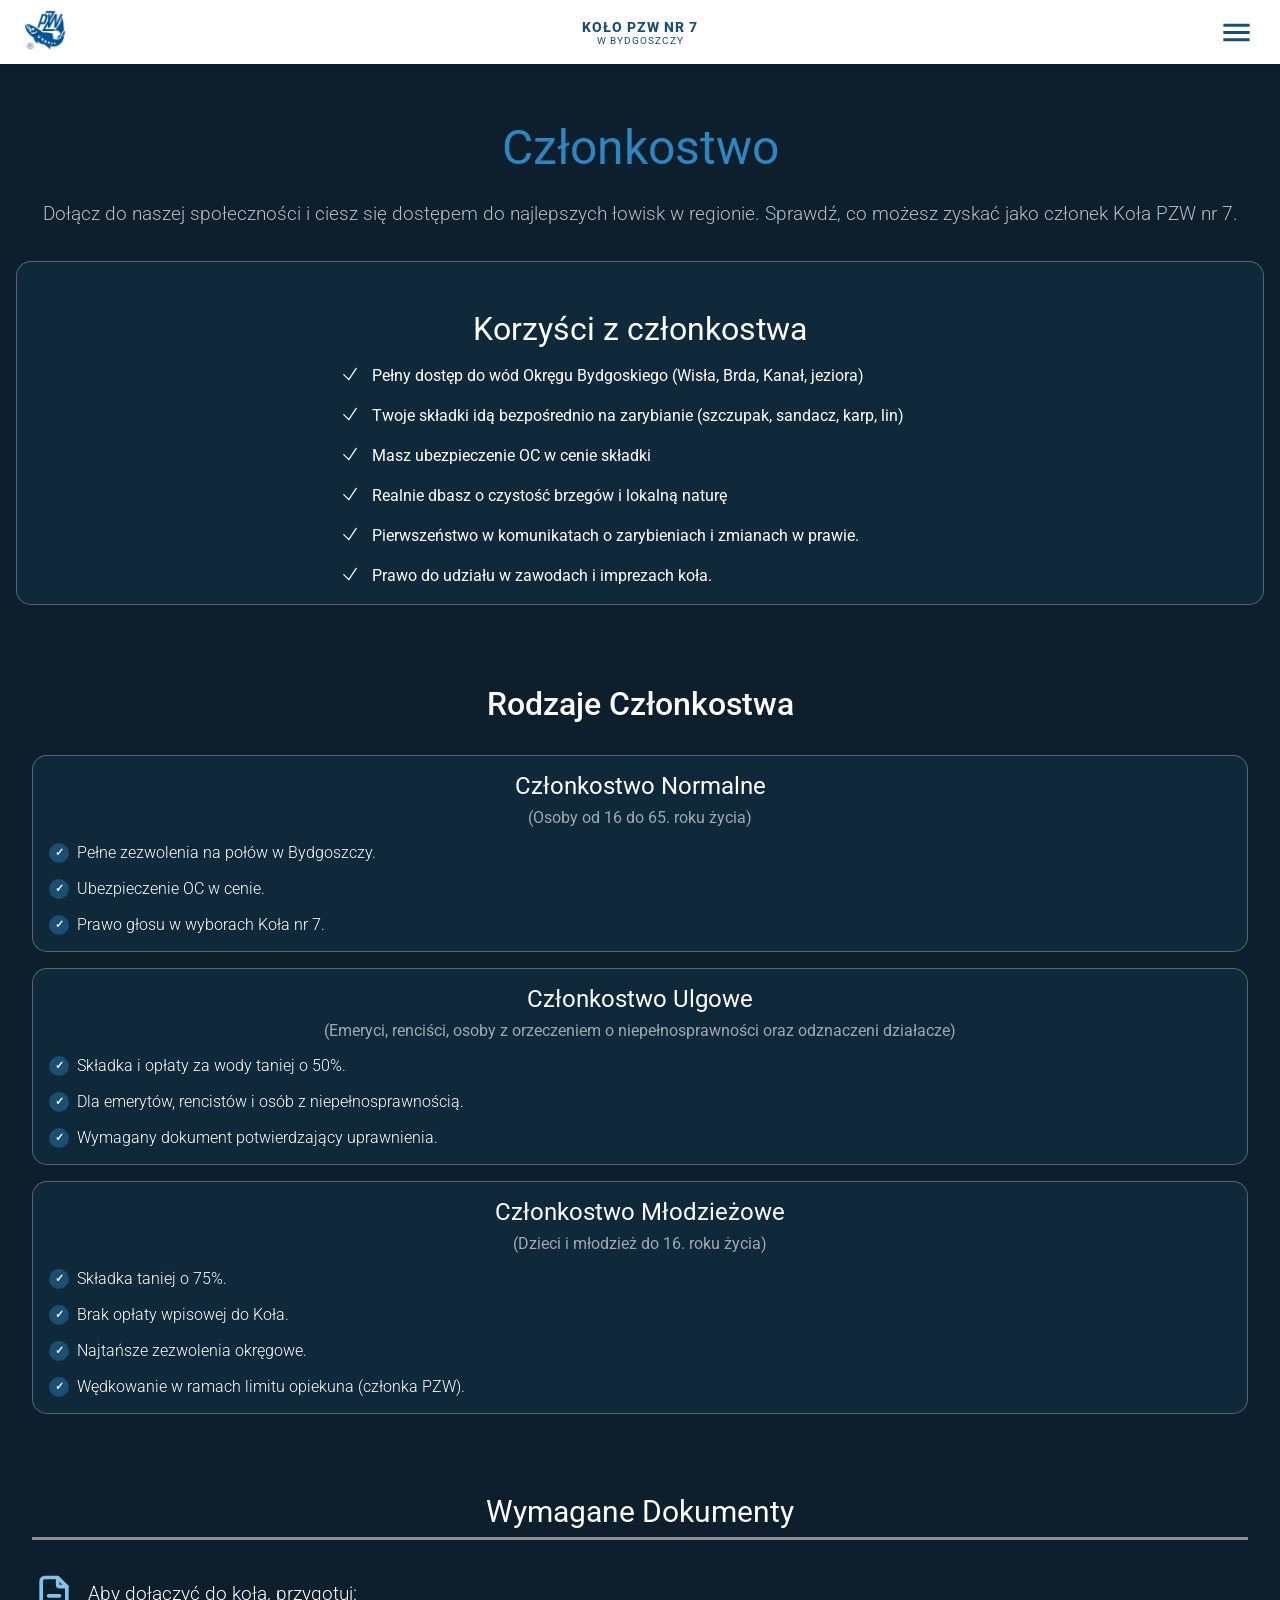
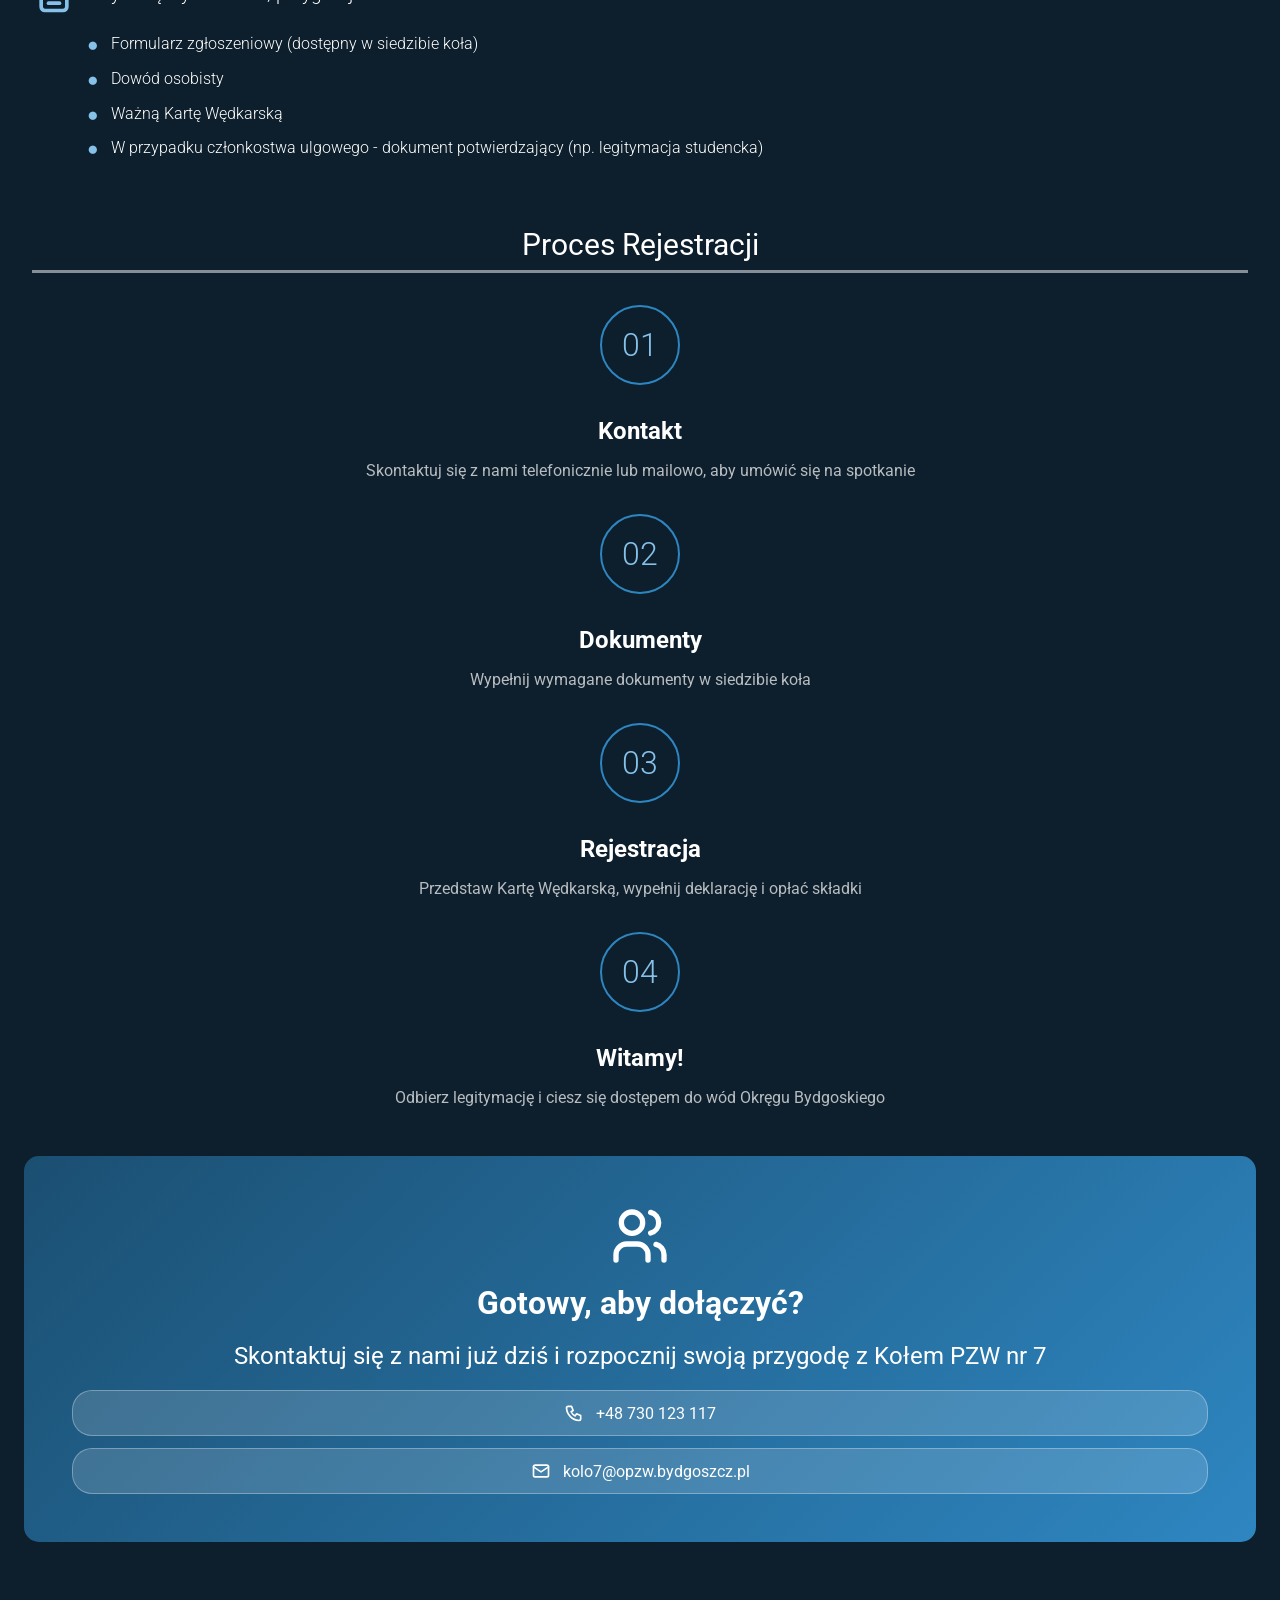
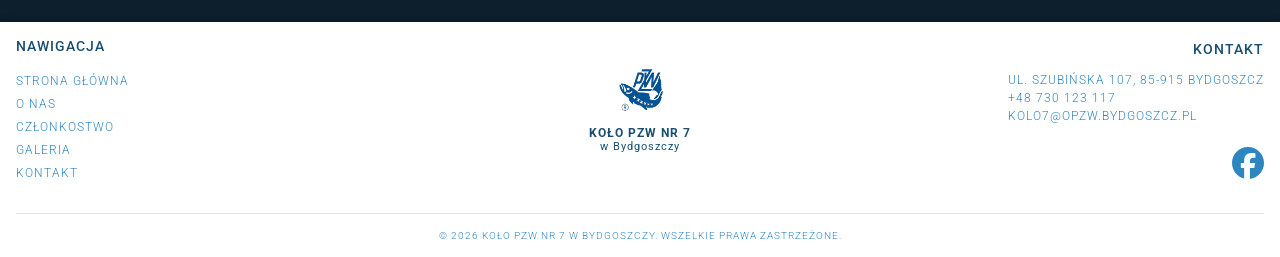
==== czlonkostwo/index.html @ c423d5a2 "Add files via upload" ====
<!DOCTYPE html>
<html lang="pl">

<head>
    <meta charset="UTF-8">
    <meta name="viewport" content="width=device-width, initial-scale=1.0">
    <title>PZW nr7</title>
    <link rel="preconnect" href="https://fonts.googleapis.com">
    <link rel="preconnect" href="https://fonts.gstatic.com" crossorigin>
    <link
        href="https://fonts.googleapis.com/css2?family=Inter:ital,opsz,wght@0,14..32,100..900;1,14..32,100..900&family=Roboto:ital,wght@0,100..900;1,100..900&display=swap"
        rel="stylesheet">
    <link rel="stylesheet" href="../css/style.css">
</head>

<body>
    <header class="header">
        <div class="header__container">
            <a href="#" class="logo" aria-label="Strona główna">
                <img src="../img/logo.webp" alt="Logo Koła PZW nr 7" class="logo__img">
                <div class="logo__text">
                    <span class="logo__title">Koło PZW nr 7</span>
                    <span class="logo__subtitle">w Bydgoszczy</span>
                </div>
            </a>

            <button class="icon__menu">
                <svg class="burger__btn" xmlns="http://www.w3.org/2000/svg" height="30px" viewBox="0 -960 960 960"
                    width="30px" fill="#000000">
                    <path d="M120-240v-80h720v80H120Zm0-200v-80h720v80H120Zm0-200v-80h720v80H120Z" />
                </svg>
                <svg class="close__menu hidden" xmlns="http://www.w3.org/2000/svg" height="30px"
                    viewBox="0 -960 960 960" width="30px" fill="#000000">
                    <path
                        d="m256-200-56-56 224-224-224-224 56-56 224 224 224-224 56 56-224 224 224 224-56 56-224-224-224 224Z" />
                </svg>
            </button>

            <nav class="nav">
                <ul class="nav__list">
                    <li class="nav__item"><a href="../index.html" class="nav__link">Strona główna</a></li>
                    <li class="nav__item"><a href="../o-nas/index.html" class="nav__link">O nas</a></li>
                    <li class="nav__item"><a href="./czlonkostwo/index.html" class="nav__link">Członkostwo</a></li>
                    <li class="nav__item"><a href="../galeria/index.html" class="nav__link">Galeria</a></li>
                    <li class="nav__item"><a href="../kontakt/index.html" class="nav__link">Kontakt</a></li>
                </ul>
            </nav>
        </div>
    </header>

    <section class="membership">
        <div class="membership__text">
            <h1 class="membership__title">Członkostwo</h1>
            <p class="membership__description">Dołącz do naszej społeczności i ciesz się dostępem do najlepszych łowisk
                w regionie. Sprawdź, co możesz zyskać jako członek Koła PZW nr 7.</p>
        </div>

        <div class="membership__benefits">
            <h2 class="membership__benefits-title">Korzyści z członkostwa</h2>
            <ul class="membership__benefits-list">
                <li class="membership__benefits-item"><svg xmlns="http://www.w3.org/2000/svg" fill="none"
                        viewBox="0 0 24 24" stroke-width="1.5" stroke="currentColor">
                        <path stroke-linecap="round" stroke-linejoin="round" d="m4.5 12.75 6 6 9-13.5" />
                    </svg>
                    Pełny dostęp do wód Okręgu Bydgoskiego (Wisła, Brda, Kanał, jeziora)</li>
                <li class="membership__benefits-item"><svg xmlns="http://www.w3.org/2000/svg" fill="none"
                        viewBox="0 0 24 24" stroke-width="1.5" stroke="currentColor">
                        <path stroke-linecap="round" stroke-linejoin="round" d="m4.5 12.75 6 6 9-13.5" />
                    </svg>
                    Twoje składki idą bezpośrednio na zarybianie (szczupak, sandacz, karp, lin)</li>
                <li class="membership__benefits-item"><svg xmlns="http://www.w3.org/2000/svg" fill="none"
                        viewBox="0 0 24 24" stroke-width="1.5" stroke="currentColor">
                        <path stroke-linecap="round" stroke-linejoin="round" d="m4.5 12.75 6 6 9-13.5" />
                    </svg>
                    Masz ubezpieczenie OC w cenie składki</li>
                <li class="membership__benefits-item"><svg xmlns="http://www.w3.org/2000/svg" fill="none"
                        viewBox="0 0 24 24" stroke-width="1.5" stroke="currentColor">
                        <path stroke-linecap="round" stroke-linejoin="round" d="m4.5 12.75 6 6 9-13.5" />
                    </svg>
                    Realnie dbasz o czystość brzegów i lokalną naturę</li>
                <li class="membership__benefits-item"><svg xmlns="http://www.w3.org/2000/svg" fill="none"
                        viewBox="0 0 24 24" stroke-width="1.5" stroke="currentColor">
                        <path stroke-linecap="round" stroke-linejoin="round" d="m4.5 12.75 6 6 9-13.5" />
                    </svg>
                    Pierwszeństwo w komunikatach o zarybieniach i zmianach w prawie.</li>
                <li class="membership__benefits-item"><svg xmlns="http://www.w3.org/2000/svg" fill="none"
                        viewBox="0 0 24 24" stroke-width="1.5" stroke="currentColor">
                        <path stroke-linecap="round" stroke-linejoin="round" d="m4.5 12.75 6 6 9-13.5" />
                    </svg>
                    Prawo do udziału w zawodach i imprezach koła.</li>
            </ul>
        </div>

        <div class="membership__type">
            <h2 class="membership__type-title">Rodzaje Członkostwa</h2>
            <div class="membership__type-item">
                <h3 class="membership__type-info">Członkostwo Normalne</h3>
                <p class="membership__type-age">(Osoby od 16 do 65. roku życia)</p>
                <ul class="membership__type-benefits">
                    <li class="membership__type-benefit-item">Pełne zezwolenia na połów w Bydgoszczy.</li>
                    <li class="membership__type-benefit-item">Ubezpieczenie OC w cenie.</li>
                    <li class="membership__type-benefit-item">Prawo głosu w wyborach Koła nr 7.</li>
                </ul>
            </div>

            <div class="membership__type-item">
                <h3 class="membership__type-info">Członkostwo Ulgowe</h3>
                <p class="membership__type-age">(Emeryci, renciści, osoby z orzeczeniem o niepełnosprawności oraz
                    odznaczeni działacze)</p>
                <ul class="membership__type-benefits">
                    <li class="membership__type-benefit-item">Składka i opłaty za wody taniej o 50%.
                    </li>
                    <li class="membership__type-benefit-item">Dla emerytów, rencistów i osób z niepełnosprawnością.</li>
                    <li class="membership__type-benefit-item">Wymagany dokument potwierdzający uprawnienia.</li>
                </ul>
            </div>

            <div class="membership__type-item">
                <h3 class="membership__type-info">Członkostwo Młodzieżowe</h3>
                <p class="membership__type-age">(Dzieci i młodzież do 16. roku życia)</p>
                <ul class="membership__type-benefits">
                    <li class="membership__type-benefit-item">Składka taniej o 75%.</li>
                    <li class="membership__type-benefit-item">Brak opłaty wpisowej do Koła.</li>
                    <li class="membership__type-benefit-item">Najtańsze zezwolenia okręgowe.
                    </li>
                    <li class="membership__type-benefit-item">Wędkowanie w ramach limitu opiekuna (członka PZW).
                    </li>
                </ul>
            </div>

        </div>

        <div class="membership__documents">
            <h2 class="membership__documents-title">Wymagane Dokumenty</h2>
            <div class="membership__documents-container">
                <h3 class="membership__documents-subtitle"><svg xmlns="http://www.w3.org/2000/svg" width="24"
                        height="24" viewBox="0 0 24 24" fill="none" stroke="currentColor" stroke-width="2"
                        stroke-linecap="round" stroke-linejoin="round"
                        class="icon icon-tabler icons-tabler-outline icon-tabler-file-description">
                        <path stroke="none" d="M0 0h24v24H0z" fill="none" />
                        <path d="M14 3v4a1 1 0 0 0 1 1h4" />
                        <path d="M17 21h-10a2 2 0 0 1 -2 -2v-14a2 2 0 0 1 2 -2h7l5 5v11a2 2 0 0 1 -2 2" />
                        <path d="M9 17h6" />
                        <path d="M9 13h6" />
                    </svg>Aby dołączyć do koła, przygotuj:</h3>
                <ul class="membership__documents-list">
                    <li class="membership__documents-item">Formularz zgłoszeniowy (dostępny w siedzibie koła)</li>
                    <li class="membership__documents-item">Dowód osobisty</li>
                    <li class="membership__documents-item">Ważną Kartę Wędkarską</li>
                    <li class="membership__documents-item">W przypadku członkostwa ulgowego - dokument potwierdzający
                        (np. legitymacja studencka)</li>
                </ul>
            </div>
        </div>

        <div class="membership__registration">
            <h2 class="membership__registration-title">Proces Rejestracji</h2>
            <div class="membership__registration-container">
                <div class="membership__registration-item">
                    <div class="membership__registration-icon">
                        <span class="membership__registration-position">01</span>
                    </div>
                    <div class="membership__registration-content">
                        <h3 class="membership__registration-subtitle">Kontakt</h3>
                        <p class="membership__registration-description">Skontaktuj się z nami telefonicznie lub mailowo,
                            aby umówić się na spotkanie</p>
                    </div>
                </div>

                <div class="membership__registration-item">
                    <div class="membership__registration-icon">
                        <span class="membership__registration-position">02</span>
                    </div>
                    <div class="membership__registration-content">
                        <h3 class="membership__registration-subtitle">Dokumenty</h3>
                        <p class="membership__registration-description">Wypełnij wymagane dokumenty w siedzibie koła</p>
                    </div>
                </div>

                <div class="membership__registration-item">
                    <div class="membership__registration-icon">
                        <span class="membership__registration-position">03</span>
                    </div>
                    <div class="membership__registration-content">
                        <h3 class="membership__registration-subtitle">Rejestracja</h3>
                        <p class="membership__registration-description">Przedstaw Kartę Wędkarską, wypełnij deklarację i
                            opłać składki</p>
                    </div>
                </div>

                <div class="membership__registration-item">
                    <div class="membership__registration-icon">
                        <span class="membership__registration-position">04</span>
                    </div>
                    <div class="membership__registration-content">
                        <h3 class="membership__registration-subtitle">Witamy!</h3>
                        <p class="membership__registration-description">Odbierz legitymację i ciesz się dostępem do wód
                            Okręgu Bydgoskiego</p>
                    </div>
                </div>

            </div>

        </div>
    </section>

    <section class="cta">
        <div class="cta__container">
            <svg xmlns="http://www.w3.org/2000/svg" width="24" height="24" viewBox="0 0 24 24" fill="none"
                stroke="currentColor" stroke-width="2" stroke-linecap="round" stroke-linejoin="round"
                class="icon icon-tabler icons-tabler-outline icon-tabler-users">
                <path stroke="none" d="M0 0h24v24H0z" fill="none" />
                <path d="M5 7a4 4 0 1 0 8 0a4 4 0 1 0 -8 0" />
                <path d="M3 21v-2a4 4 0 0 1 4 -4h4a4 4 0 0 1 4 4v2" />
                <path d="M16 3.13a4 4 0 0 1 0 7.75" />
                <path d="M21 21v-2a4 4 0 0 0 -3 -3.85" />
            </svg>

            <h2 class="cta__title">Gotowy, aby dołączyć?</h2>
            <p class="cta__description">Skontaktuj się z nami już dziś i rozpocznij swoją przygodę z Kołem PZW nr 7</p>
            <div class="cta__buttons">
                <a href="tel: +48 730 123 117" class="cta__button"><svg xmlns="http://www.w3.org/2000/svg"
                        width="24" height="24" viewBox="0 0 24 24" fill="none" stroke="currentColor" stroke-width="2"
                        stroke-linecap="round" stroke-linejoin="round"
                        class="icon icon-tabler icons-tabler-outline icon-tabler-phone">
                        <path stroke="none" d="M0 0h24v24H0z" fill="none" />
                        <path
                            d="M5 4h4l2 5l-2.5 1.5a11 11 0 0 0 5 5l1.5 -2.5l5 2v4a2 2 0 0 1 -2 2a16 16 0 0 1 -15 -15a2 2 0 0 1 2 -2" />
                    </svg>+48 730 123 117</a>
                <a href="mailto:kolo7@opzw.bydgoszcz.pl" class="cta__button"><svg
                        xmlns="http://www.w3.org/2000/svg" width="24" height="24" viewBox="0 0 24 24" fill="none"
                        stroke="currentColor" stroke-width="2" stroke-linecap="round" stroke-linejoin="round"
                        class="icon icon-tabler icons-tabler-outline icon-tabler-mail">
                        <path stroke="none" d="M0 0h24v24H0z" fill="none" />
                        <path d="M3 7a2 2 0 0 1 2 -2h14a2 2 0 0 1 2 2v10a2 2 0 0 1 -2 2h-14a2 2 0 0 1 -2 -2v-10" />
                        <path d="M3 7l9 6l9 -6" />
                    </svg>kolo7@opzw.bydgoszcz.pl</a>
            </div>
        </div>
    </section>






    <footer class="footer">
        <div class="footer__top">

            <a href="#" class="footer__logo">
                <img src="../img/logo.webp" alt="Logo Koła PZW nr 7" class="footer__logo-img">
                <div class="footer__logo-text">
                    <span class="footer__logo-title">Koło PZW nr 7</span>
                    <span class="footer__logo-subtitle">w Bydgoszczy</span>
                </div>
            </a>

            <nav class="footer__nav">
                <h3 class="footer__nav-title">Nawigacja</h3>
                <ul class="footer__nav-list">
                    <li><a href="../index.html" class="footer__nav-link">Strona główna</a></li>
                    <li><a href="../o-nas/index.html" class="footer__nav-link">O nas</a></li>
                    <li><a href="./czlonkostwo/index.html" class="footer__nav-link">Członkostwo</a></li>
                    <li><a href="../galeria/index.html" class="footer__nav-link">Galeria</a></li>
                    <li><a href="../kontakt/index.html" class="footer__nav-link">Kontakt</a></li>
                </ul>
            </nav>

            <div class="footer__contact">
                <h3 class="footer__contact-title">Kontakt</h3>
                <ul class="footer__contact-list">
                    <li class="footer__contact-item">ul. Szubińska 107, 85-915 Bydgoszcz</li>
                    <li class="footer__contact-item"><a href="tel:+48730123117" class="footer__contact-link">+48
                            730 123
                            117</a></li>
                    <li class="footer__contact-item"><a href="mailto:kolo7@opzw.bydgoszcz.pl"
                            class="footer__contact-link">kolo7@opzw.bydgoszcz.pl</a></li>
                </ul>
                <a href="#" class="footer__social">
                    <svg role="img" viewBox="0 0 24 24" xmlns="http://www.w3.org/2000/svg">
                        <title>Facebook</title>
                        <path
                            d="M9.101 23.691v-7.98H6.627v-3.667h2.474v-1.58c0-4.085 1.848-5.978 5.858-5.978.401 0 .955.042 1.468.103a8.68 8.68 0 0 1 1.141.195v3.325a8.623 8.623 0 0 0-.653-.036 26.805 26.805 0 0 0-.733-.009c-.707 0-1.259.096-1.675.309a1.686 1.686 0 0 0-.679.622c-.258.42-.374.995-.374 1.752v1.297h3.919l-.386 2.103-.287 1.564h-3.246v8.245C19.396 23.238 24 18.179 24 12.044c0-6.627-5.373-12-12-12s-12 5.373-12 12c0 5.628 3.874 10.35 9.101 11.647Z" />
                    </svg>

                </a>
            </div>

        </div>

        <div class="footer__bottom">
            <p class="footer__copy">&copy; 2026 Koło PZW nr 7 w Bydgoszczy. Wszelkie prawa zastrzeżone.</p>
        </div>
    </footer>


    <script src="../main.js"></script>
</body>

</html>
---- css/style.css ----
@charset "UTF-8";
.gallery {
  padding: 2rem 1rem;
}
.gallery__title {
  font-size: 1.3rem;
  text-align: center;
  text-transform: uppercase;
  letter-spacing: 1.5px;
}
.gallery__info {
  font-size: 1.2rem;
  margin: 1rem 0;
  text-align: center;
  color: black;
  letter-spacing: 1.5px;
  text-transform: uppercase;
  border-top: 2px solid #ccc;
  padding-top: 0.5rem;
  font-weight: 400;
}
.gallery__grid {
  display: grid;
  grid-template-columns: repeat(1, 1fr);
  gap: 0.5rem;
}
@media (min-width: 768px) {
  .gallery__grid {
    grid-template-columns: repeat(3, 1fr);
  }
}
@media (min-width: 1200px) {
  .gallery__grid {
    grid-template-columns: repeat(4, 1fr);
  }
}
.gallery__item {
  overflow: hidden;
  aspect-ratio: 1/1;
}
.gallery__img {
  width: 100%;
  height: 100%;
  -o-object-fit: cover;
     object-fit: cover;
  display: block;
  border-radius: 15px;
}

.about {
  padding: 1rem;
  background-color: #0d1e2c;
  color: #FFFFFF;
}
.about__container {
  display: flex;
  flex-direction: column;
  gap: 1rem;
}
.about__us {
  font-size: 1.2rem;
  line-height: 1.5;
  text-align: center;
  margin: 2rem 0;
}
.about__title {
  font-size: 2rem;
  font-weight: bold;
  margin-bottom: 1rem;
  text-transform: uppercase;
  font-weight: 350;
}
.about__text {
  font-size: 1.2rem;
  font-weight: 300;
}
.about__history {
  padding: 5%;
  background-color: rgba(255, 255, 255, 0.1);
  border-radius: 15px;
  border: 1px solid rgba(255, 255, 255, 0.3);
}
.about__history-title {
  font-size: 1.5rem;
  font-weight: 400;
  margin: 0.5rem 0 1rem;
  letter-spacing: 0.5px;
}
.about__history-text {
  font-size: 1rem;
  line-height: 1.6;
  font-weight: 300;
  letter-spacing: 0.5px;
}

.values {
  padding: 2rem;
  background-color: #0d1e2c;
  color: #FFFFFF;
}
.values__title {
  font-size: 1.5rem;
  font-weight: 350;
  margin-bottom: 1rem;
  text-align: center;
}
.values__container {
  display: grid;
  grid-template-columns: repeat(auto-fit, minmax(250px, 1fr));
  gap: 1rem;
}
.values__item {
  background-color: rgba(255, 255, 255, 0.1);
  border-radius: 15px;
  border: 1px solid rgba(255, 255, 255, 0.3);
  padding: 1rem;
  text-align: center;
}
.values__icon {
  display: flex;
  align-items: center;
  justify-content: center;
  width: 48px;
  height: 48px;
  border-radius: 50%;
  background-color: #1B4F72;
  color: #FFFFFF;
  font-size: 24px;
  margin: 0 auto 1rem auto;
}
.values__icon svg {
  width: 24px;
  height: 24px;
  fill: #FFFFFF;
}
.values__content {
  font-size: 1rem;
  line-height: 1.5;
  font-weight: 300;
}
.values__benefit-title {
  font-size: 1.2rem;
  font-weight: 350;
  margin-bottom: 0.5rem;
}
.values__benefit-text {
  font-size: 0.9rem;
  line-height: 1.5;
  font-weight: 300;
}

.membership {
  padding: 1rem;
  background-color: #0d1e2c;
  color: #FFFFFF;
}
.membership__text {
  line-height: 1.5;
  text-align: center;
  margin: 2rem 0;
}
.membership__title {
  font-size: 3rem;
  font-weight: bold;
  margin-bottom: 1rem;
  font-weight: 400;
  color: #2E86C1;
}
.membership__description {
  font-size: 1.2rem;
  font-weight: 300;
  color: rgba(255, 255, 255, 0.7);
  margin-bottom: 2rem;
}
.membership__benefits {
  padding: 1rem;
  background-color: rgba(27, 79, 114, 0.2);
  border-radius: 15px;
  border: 1px solid rgba(255, 255, 255, 0.3);
  margin-bottom: 2rem;
}
.membership__benefits-title {
  font-size: 2rem;
  font-weight: 400;
  margin: 2rem 0 1rem;
  text-align: center;
}
.membership__benefits-list {
  list-style: none;
  padding: 0;
  display: flex;
  flex-direction: column;
  gap: 1rem;
  max-width: 600px;
  margin: 0 auto;
}
.membership__benefits-item {
  display: flex;
  align-items: flex-start;
  gap: 0.75rem;
  line-height: 1.5;
}
.membership__benefits-item svg {
  width: 20px;
  height: 20px;
  flex-shrink: 0;
  color: #FFFFFF;
}
.membership__type {
  padding: 1rem;
}
.membership__type-title {
  font-size: 2rem;
  font-weight: 500;
  margin: 2rem 0 2rem;
  text-align: center;
}
.membership__type-item {
  background-color: rgba(27, 79, 114, 0.2);
  border-radius: 15px;
  border: 1px solid rgba(255, 255, 255, 0.3);
  padding: 1rem;
  margin-bottom: 1rem;
  text-align: center;
}
.membership__type-info {
  font-size: 1.5rem;
  font-weight: 400;
  margin-bottom: 0.5rem;
  color: #FFFFFF;
}
.membership__type-age {
  margin-bottom: 1rem;
  font-size: 1rem;
  color: rgba(255, 255, 255, 0.6);
}
.membership__type-benefits {
  list-style: none;
  display: flex;
  flex-direction: column;
  gap: 1rem;
}
.membership__type-benefit-item {
  font-size: 1rem;
  text-align: left;
  display: flex;
  align-items: flex-start;
  gap: 0.5rem;
  font-weight: 300;
}
.membership__type-benefit-item::before {
  content: "✓";
  display: flex;
  align-items: center;
  justify-content: center;
  min-width: 20px;
  height: 20px;
  border-radius: 50%;
  background-color: #1B4F72;
  font-size: 11px;
  font-weight: 700;
  flex-shrink: 0;
  color: #FFFFFF;
}
.membership__documents {
  padding: 1rem;
}
.membership__documents-title {
  font-size: 1.9rem;
  font-weight: 400;
  margin: 2rem 0 2rem;
  text-align: center;
  border-bottom: 3px solid rgba(255, 255, 255, 0.5);
  padding-bottom: 0.5rem;
}
.membership__documents-subtitle {
  font-size: 1.2rem;
  font-weight: 300;
  margin-bottom: 1rem;
  display: flex;
  align-items: center;
  gap: 0.75rem;
}
.membership__documents-subtitle svg {
  width: 44px;
  height: 44px;
  flex-shrink: 0;
  color: #85C1E9;
}
.membership__documents-list {
  list-style: none;
  display: flex;
  flex-direction: column;
  gap: 0.5rem;
}
.membership__documents-item {
  list-style: none;
  display: flex;
  align-items: flex-start;
  gap: 0.8rem;
  line-height: 1.5;
  margin-left: 55px;
  font-weight: 300;
}
.membership__documents-item::before {
  content: "●";
  color: #85C1E9;
  font-size: 1.2rem;
  flex-shrink: 0;
  line-height: 1.4;
}
.membership__registration {
  padding: 1rem;
}
.membership__registration-title {
  font-size: 1.9rem;
  font-weight: 400;
  margin: 2rem 0 2rem;
  text-align: center;
  padding-bottom: 0.5rem;
  border-bottom: 3px solid rgba(255, 255, 255, 0.5);
}
.membership__registration-container {
  display: flex;
  flex-direction: column;
  gap: 2rem;
}
.membership__registration-item {
  display: flex;
  flex-direction: column;
  text-align: center;
  gap: 1rem;
}
.membership__registration-icon {
  display: flex;
  align-items: center;
  justify-content: center;
  width: 80px;
  height: 80px;
  border-radius: 50%;
  background-color: #0d1e2c;
  font-size: 1rem;
  font-weight: 700;
  color: #FFFFFF;
  margin: 0 auto 1rem auto;
  border: 2px solid #2e86c1;
}
.membership__registration-position {
  font-size: 2rem;
  font-weight: 300;
  color: #85C1E9;
}
.membership__registration-content {
  display: flex;
  flex-direction: column;
  gap: 1rem;
}
.membership__registration-subtitle {
  font-size: 1.5rem;
}
.membership__registration-description {
  color: rgba(255, 255, 255, 0.7);
  line-height: 1.3;
}

.cta {
  padding: 1rem 1.5rem 5rem;
  background-color: #0d1e2c;
  color: #FFFFFF;
}
.cta__container {
  display: flex;
  flex-direction: column;
  align-items: center;
  text-align: center;
  gap: 1rem;
  background: linear-gradient(135deg, #1B4F72, #2E86C1);
  padding: 3rem;
  border-radius: 15px;
}
.cta__container svg {
  width: 4rem;
  height: 4rem;
  flex-shrink: 0;
  color: #FFFFFF;
}
.cta__title {
  font-size: 2rem;
}
.cta__description {
  font-size: 1.5rem;
  line-height: 1.5;
}
.cta__buttons {
  display: flex;
  flex-direction: column;
  gap: 0.75rem;
  width: 100%;
}
.cta__button {
  display: flex;
  align-items: center;
  justify-content: center;
  gap: 0.75rem;
  background-color: rgba(255, 255, 255, 0.15);
  border: 1px solid rgba(255, 255, 255, 0.3);
  border-radius: 20px;
  padding: 0.75rem 1.5rem;
  text-decoration: none;
  color: #FFFFFF;
  font-size: 1rem;
}
.cta__button svg {
  width: 1.25rem;
  height: 1.25rem;
  flex-shrink: 0;
  color: #FFFFFF;
}

.contact {
  padding: 1rem;
  background-color: #FFFFFF;
  color: #1B4F72;
}
.contact__container {
  display: flex;
  flex-direction: column;
  gap: 2rem;
}
.contact__header {
  display: flex;
  flex-direction: column;
  text-align: center;
}

* {
  box-sizing: border-box;
  margin: 0;
  padding: 0;
}

html {
  scroll-behavior: smooth;
}

body {
  font-family: "Roboto", sans-serif;
  background-color: #FFFFFF;
  color: #2E86C1;
}

section {
  scroll-margin-top: 80px;
}

.hidden {
  display: none !important;
}

header {
  position: sticky;
  top: 0;
  left: 0;
  width: 100%;
  z-index: 1000;
}
header .header__container {
  display: flex;
  align-items: center;
  justify-content: space-between;
  background-color: rgba(255, 255, 255, 0.95);
  box-shadow: 0 2px 8px rgba(0, 0, 0, 0.1);
  padding: 20px;
  height: 64px;
}
header .header__container .logo {
  display: flex;
  flex-direction: row;
  gap: 10px;
  align-items: center;
  text-decoration: none;
  text-align: center;
}
header .header__container .logo img {
  height: 48px;
  width: auto;
  display: block;
}
header .header__container .logo .logo__text {
  position: absolute;
  left: 50%;
  top: 50%;
  transform: translate(-50%, -50%);
  color: #1B4F72;
  font-weight: 800;
  letter-spacing: 1px;
  font-size: 14px;
  text-transform: uppercase;
}
header .header__container .logo .logo__text .logo__subtitle {
  font-size: 10px;
  font-weight: 400;
  letter-spacing: 1px;
  display: block;
}
header .header__container .icon__menu {
  display: flex;
  position: relative;
  align-items: center;
  justify-content: center;
  padding: 0;
  background-color: transparent;
  border: none;
  width: 48px;
  height: 48px;
  z-index: 1002;
  cursor: pointer;
}
header .header__container .icon__menu .burger__btn {
  height: 35px;
  width: 35px;
  fill: #1B4F72;
}
header .header__container .icon__menu .close__menu {
  height: 35px;
  width: 35px;
  fill: #1B4F72;
}
header .header__container nav {
  position: fixed;
  display: flex;
  top: 0;
  right: 0;
  height: 100vh;
  z-index: 1001;
  background: transparent;
  background-color: rgba(255, 255, 255, 0.6);
  backdrop-filter: blur(10px);
  -webkit-backdrop-filter: blur(10px);
  width: 100%;
  align-items: center;
  justify-content: center;
  transform: translateY(-120%);
  transition: transform 0.4s ease-in-out;
}
header .header__container nav.active {
  transform: translateY(0);
}
header .header__container nav ul {
  display: flex;
  flex-direction: column;
  gap: 50px;
  height: 100%;
  align-items: center;
  justify-content: center;
}
header .header__container nav ul li {
  list-style: none;
  font-size: 30px;
  font-weight: 700;
}
header .header__container nav ul li a {
  text-decoration: none;
  color: #1B4F72;
  text-transform: uppercase;
  letter-spacing: 4px;
}

main .hero {
  position: relative;
  width: 100%;
  height: calc(100vh - 64px);
  overflow: hidden;
  display: flex;
  flex-direction: column;
  align-items: center;
  justify-content: center;
  gap: 2rem;
  padding-bottom: 2rem;
}
main .hero img {
  position: absolute;
  inset: 0;
  width: 100%;
  height: 100%;
  -o-object-fit: cover;
     object-fit: cover;
  -o-object-position: center;
     object-position: center;
}
main .hero::after {
  content: "";
  position: absolute;
  inset: 0;
  background: linear-gradient(to bottom, rgba(0, 0, 0, 0.6) 0%, rgba(0, 0, 0, 0.2) 100%);
}
main .hero .text__overlay {
  color: #FFFFFF;
  text-align: center;
  z-index: 1;
  max-width: 800px;
  padding: 0 1rem;
}
main .hero .text__overlay h1 {
  font-size: 36px;
  font-weight: 400;
  margin-bottom: 1rem;
  letter-spacing: 1px;
}
main .hero .text__overlay p {
  font-size: 24px;
  font-weight: 300;
  letter-spacing: 1px;
  display: block;
}
main .hero .hero__actions {
  display: flex;
  flex-direction: column;
  z-index: 1;
  gap: 1rem;
  width: 80%;
  align-items: center;
}
main .hero .hero__actions a {
  text-decoration: none;
  font-size: 18px;
  font-weight: 300;
  letter-spacing: 1px;
  display: block;
}
main .hero .hero__actions .btn {
  width: 100%;
  text-align: center;
  padding: 1rem;
  border-radius: 8px;
}
main .hero .hero__actions .btn.btn__primary {
  background: #1B4F72;
  color: white;
  border: none;
}
main .hero .hero__actions .btn.btn__secondary {
  background-color: transparent;
  color: #FFFFFF;
  border: 2px solid #FFFFFF;
}
@keyframes bounce {
  0%, 100% {
    transform: translateX(-50%) translateY(0);
  }
  50% {
    transform: translateX(-50%) translateY(10px);
  }
}
main .hero .scroll__icon {
  position: absolute;
  bottom: 20px;
  left: 50%;
  transform: translateX(-50%);
  z-index: 1;
  animation: bounce 2s infinite;
}
main .hero .scroll__icon svg {
  fill: white;
  width: 34px;
  height: 34px;
}
main .stats .stats__container {
  display: grid;
  grid-template-columns: 1fr 1fr;
  gap: 3.5rem 1rem;
  padding: 1.5rem 0.5rem;
  align-items: start;
  background: #FFFFFF;
  margin: 10% auto;
}
main .stats .stats__container .stats__item {
  display: flex;
  flex-direction: column;
  align-items: center;
  text-align: center;
  background: #FFFFFF;
}
main .stats .stats__container .stats__item .stats__number {
  font-size: 2.5rem;
  font-weight: 500;
  color: #1B4F72;
  padding: 5px;
}
main .stats .stats__container .stats__item .stats__label {
  font-size: 16px;
  font-weight: 400;
  color: #1B4F72;
  text-transform: uppercase;
}
main .benefits {
  padding: 4rem 1rem;
  background: #0d1e2c;
}
main .benefits .benefits__text {
  text-align: start;
  margin-bottom: 2.5rem;
}
main .benefits .benefits__text h2 {
  font-size: 14px;
  letter-spacing: 1.5px;
  text-transform: uppercase;
  font-weight: 300;
  color: #2E86C1;
  margin-bottom: 1rem;
}
main .benefits .benefits__text p {
  font-size: 2rem;
  font-weight: 350;
  color: #FFFFFF;
  letter-spacing: 1px;
  display: block;
  max-width: 600px;
  margin: 0 auto;
  line-height: 1.3;
}
main .benefits .benefits__container {
  display: grid;
  grid-template-columns: 1fr;
}
main .benefits .benefits__container .benefits__item {
  display: flex;
  flex-direction: row;
  align-items: center;
  text-align: left;
  gap: 1rem;
  padding: 10px;
  border-top: 1px solid rgba(255, 255, 255, 0.2);
}
main .benefits .benefits__container .benefits__item .benefit__icon {
  display: flex;
  align-items: center;
  justify-content: center;
  width: 64px;
  height: 64px;
  flex-shrink: 0;
}
main .benefits .benefits__container .benefits__item .benefit__icon svg {
  width: 26px;
  height: 26px;
  fill: #FFFFFF;
}
main .benefits .benefits__container .benefits__item .benefit__content {
  flex: 1;
}
main .benefits .benefits__container .benefits__item h3 {
  font-size: 1.2rem;
  font-weight: 500;
  color: #FFFFFF;
  letter-spacing: 1px;
  margin: 10px 0 5px;
}
main .benefits .benefits__container .benefits__item p {
  font-size: 1rem;
  font-weight: 300;
  color: #FFFFFF;
  letter-spacing: 1px;
  display: block;
  line-height: 1.5;
  margin: 10px 0 5px;
}
main .map__section {
  display: flex;
  padding: 3rem 1.5rem;
  background: #0d1e2c;
  display: flex;
  align-items: center;
  justify-content: center;
  flex-direction: column;
  gap: 2rem;
}
main .map__section .map__header {
  text-align: left;
  width: 100%;
}
main .map__section .map__header h2 {
  font-size: 18px;
  letter-spacing: 1.5px;
  text-transform: uppercase;
  font-weight: 400;
  color: #FFFFFF;
  margin-bottom: 1rem;
}
main .map__section .map__header p {
  font-size: 1rem;
  font-weight: 200;
  color: #FFFFFF;
  letter-spacing: 1px;
  display: block;
  line-height: 1.5;
}
main .map__section iframe {
  border: none;
  border-radius: 8px;
  height: 300px;
  display: block;
}

.footer {
  padding: 1rem;
  background: #FFFFFF;
  box-shadow: 0 2px 8px rgba(0, 0, 0, 0.4);
}
.footer__top {
  display: flex;
  flex-direction: column;
  gap: 2rem;
  margin-bottom: 2rem;
}
@media (min-width: 768px) {
  .footer__top {
    flex-direction: row;
    align-items: center;
    justify-content: space-between;
  }
}
.footer__logo {
  display: flex;
  flex-direction: column;
  align-items: center;
  text-align: center;
  text-decoration: none;
  gap: 8px;
}
@media (min-width: 768px) {
  .footer__logo {
    order: 2;
  }
}
.footer__logo-img {
  height: 52px;
  width: 52px;
}
.footer__logo-text {
  display: flex;
  flex-direction: column;
}
.footer__logo-title {
  font-size: 12px;
  font-weight: 700;
  color: #1B4F72;
  text-transform: uppercase;
  letter-spacing: 1px;
}
.footer__logo-subtitle {
  font-size: 11px;
  font-weight: 400;
  color: #1B4F72;
  letter-spacing: 1px;
}
.footer__nav {
  display: flex;
  flex-direction: column;
  gap: 1rem;
}
@media (min-width: 768px) {
  .footer__nav {
    order: 1;
    flex: 1;
  }
}
.footer__contact {
  display: flex;
  flex-direction: column;
  gap: 1rem;
}
@media (min-width: 768px) {
  .footer__contact {
    order: 3;
    flex: 1;
    align-items: flex-end;
  }
}
.footer__nav-title, .footer__contact-title {
  font-size: 14px;
  font-weight: 500;
  color: #1B4F72;
  letter-spacing: 1px;
  text-transform: uppercase;
}
.footer__nav-list, .footer__contact-list {
  list-style: none;
  padding: 0;
  margin: 0;
  display: flex;
  flex-direction: column;
  gap: 0.25rem;
}
.footer__nav-link, .footer__contact-link {
  text-decoration: none;
  font-size: 12px;
  font-weight: 300;
  letter-spacing: 1px;
  text-transform: uppercase;
  color: #2E86C1;
}
.footer__contact-item {
  font-size: 12px;
  font-weight: 300;
  color: #2E86C1;
  letter-spacing: 1px;
  text-transform: uppercase;
}
.footer__social {
  display: flex;
  align-items: center;
  gap: 8px;
  margin-top: 0.5rem;
  text-decoration: none;
  font-size: 12px;
  font-weight: 300;
  color: #2E86C1;
  letter-spacing: 1px;
  text-transform: uppercase;
}
.footer__social svg {
  width: 2rem;
  height: 2rem;
  fill: #2E86C1;
}
.footer__bottom {
  border-top: 1px solid rgba(46, 134, 193, 0.2);
  padding-top: 1rem;
  margin-top: 2rem;
}
.footer__copy {
  font-size: 10px;
  font-weight: 300;
  color: #2E86C1;
  letter-spacing: 1px;
  text-align: center;
  text-transform: uppercase;
}/*# sourceMappingURL=style.css.map */
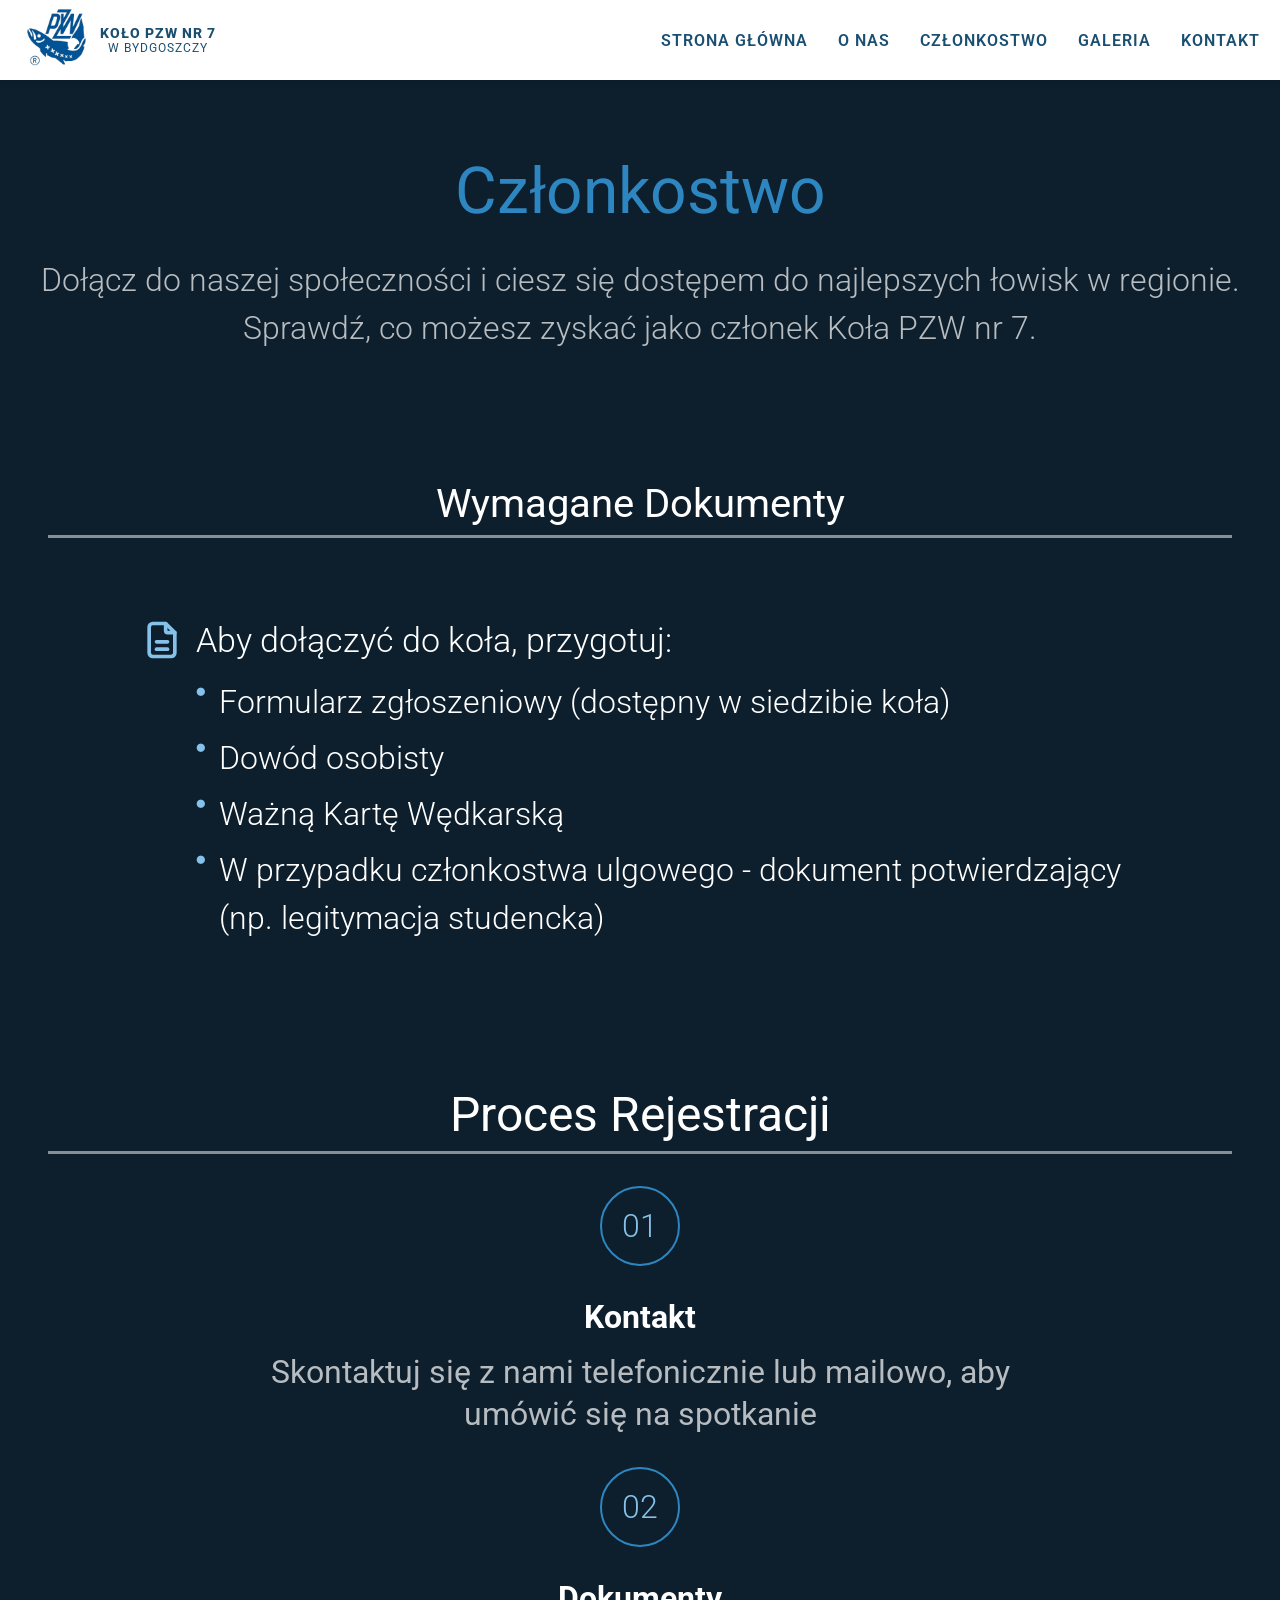
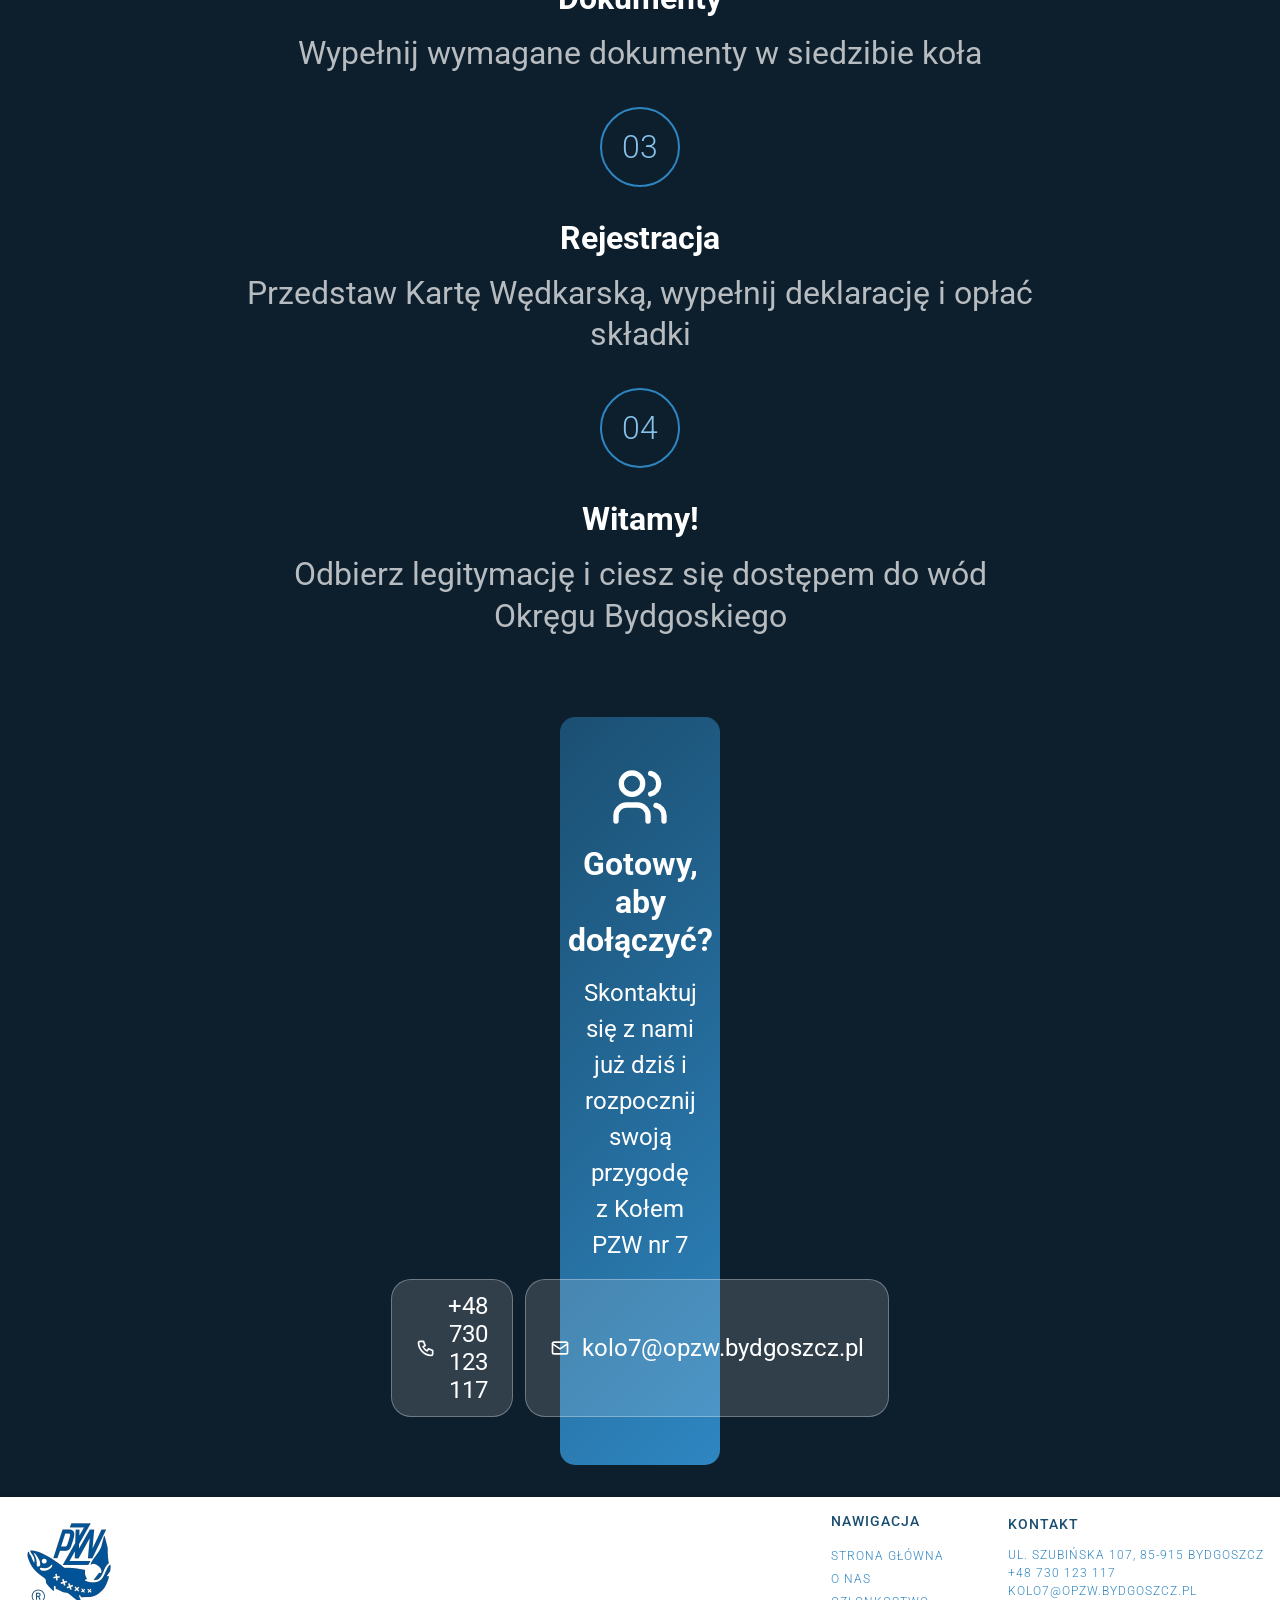
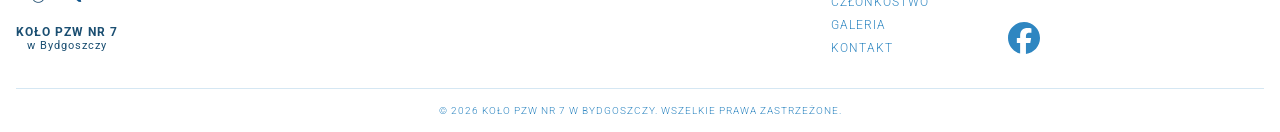
==== commit b27e36ad: "Add files via upload" ====
--- a/czlonkostwo/index.html
+++ b/czlonkostwo/index.html
@@ -40,7 +40,7 @@
                 <ul class="nav__list">
                     <li class="nav__item"><a href="../index.html" class="nav__link">Strona główna</a></li>
                     <li class="nav__item"><a href="../o-nas/index.html" class="nav__link">O nas</a></li>
-                    <li class="nav__item"><a href="./czlonkostwo/index.html" class="nav__link">Członkostwo</a></li>
+                    <li class="nav__item"><a href="/czlonkostwo/index.html" class="nav__link">Członkostwo</a></li>
                     <li class="nav__item"><a href="../galeria/index.html" class="nav__link">Galeria</a></li>
                     <li class="nav__item"><a href="../kontakt/index.html" class="nav__link">Kontakt</a></li>
                 </ul>
@@ -49,158 +49,93 @@
     </header>
 
     <section class="membership">
-        <div class="membership__text">
-            <h1 class="membership__title">Członkostwo</h1>
-            <p class="membership__description">Dołącz do naszej społeczności i ciesz się dostępem do najlepszych łowisk
-                w regionie. Sprawdź, co możesz zyskać jako członek Koła PZW nr 7.</p>
-        </div>
-
-        <div class="membership__benefits">
-            <h2 class="membership__benefits-title">Korzyści z członkostwa</h2>
-            <ul class="membership__benefits-list">
-                <li class="membership__benefits-item"><svg xmlns="http://www.w3.org/2000/svg" fill="none"
-                        viewBox="0 0 24 24" stroke-width="1.5" stroke="currentColor">
-                        <path stroke-linecap="round" stroke-linejoin="round" d="m4.5 12.75 6 6 9-13.5" />
-                    </svg>
-                    Pełny dostęp do wód Okręgu Bydgoskiego (Wisła, Brda, Kanał, jeziora)</li>
-                <li class="membership__benefits-item"><svg xmlns="http://www.w3.org/2000/svg" fill="none"
-                        viewBox="0 0 24 24" stroke-width="1.5" stroke="currentColor">
-                        <path stroke-linecap="round" stroke-linejoin="round" d="m4.5 12.75 6 6 9-13.5" />
-                    </svg>
-                    Twoje składki idą bezpośrednio na zarybianie (szczupak, sandacz, karp, lin)</li>
-                <li class="membership__benefits-item"><svg xmlns="http://www.w3.org/2000/svg" fill="none"
-                        viewBox="0 0 24 24" stroke-width="1.5" stroke="currentColor">
-                        <path stroke-linecap="round" stroke-linejoin="round" d="m4.5 12.75 6 6 9-13.5" />
-                    </svg>
-                    Masz ubezpieczenie OC w cenie składki</li>
-                <li class="membership__benefits-item"><svg xmlns="http://www.w3.org/2000/svg" fill="none"
-                        viewBox="0 0 24 24" stroke-width="1.5" stroke="currentColor">
-                        <path stroke-linecap="round" stroke-linejoin="round" d="m4.5 12.75 6 6 9-13.5" />
-                    </svg>
-                    Realnie dbasz o czystość brzegów i lokalną naturę</li>
-                <li class="membership__benefits-item"><svg xmlns="http://www.w3.org/2000/svg" fill="none"
-                        viewBox="0 0 24 24" stroke-width="1.5" stroke="currentColor">
-                        <path stroke-linecap="round" stroke-linejoin="round" d="m4.5 12.75 6 6 9-13.5" />
-                    </svg>
-                    Pierwszeństwo w komunikatach o zarybieniach i zmianach w prawie.</li>
-                <li class="membership__benefits-item"><svg xmlns="http://www.w3.org/2000/svg" fill="none"
-                        viewBox="0 0 24 24" stroke-width="1.5" stroke="currentColor">
-                        <path stroke-linecap="round" stroke-linejoin="round" d="m4.5 12.75 6 6 9-13.5" />
-                    </svg>
-                    Prawo do udziału w zawodach i imprezach koła.</li>
-            </ul>
-        </div>
-
-        <div class="membership__type">
-            <h2 class="membership__type-title">Rodzaje Członkostwa</h2>
-            <div class="membership__type-item">
-                <h3 class="membership__type-info">Członkostwo Normalne</h3>
-                <p class="membership__type-age">(Osoby od 16 do 65. roku życia)</p>
-                <ul class="membership__type-benefits">
-                    <li class="membership__type-benefit-item">Pełne zezwolenia na połów w Bydgoszczy.</li>
-                    <li class="membership__type-benefit-item">Ubezpieczenie OC w cenie.</li>
-                    <li class="membership__type-benefit-item">Prawo głosu w wyborach Koła nr 7.</li>
-                </ul>
-            </div>
-
-            <div class="membership__type-item">
-                <h3 class="membership__type-info">Członkostwo Ulgowe</h3>
-                <p class="membership__type-age">(Emeryci, renciści, osoby z orzeczeniem o niepełnosprawności oraz
-                    odznaczeni działacze)</p>
-                <ul class="membership__type-benefits">
-                    <li class="membership__type-benefit-item">Składka i opłaty za wody taniej o 50%.
-                    </li>
-                    <li class="membership__type-benefit-item">Dla emerytów, rencistów i osób z niepełnosprawnością.</li>
-                    <li class="membership__type-benefit-item">Wymagany dokument potwierdzający uprawnienia.</li>
-                </ul>
-            </div>
-
-            <div class="membership__type-item">
-                <h3 class="membership__type-info">Członkostwo Młodzieżowe</h3>
-                <p class="membership__type-age">(Dzieci i młodzież do 16. roku życia)</p>
-                <ul class="membership__type-benefits">
-                    <li class="membership__type-benefit-item">Składka taniej o 75%.</li>
-                    <li class="membership__type-benefit-item">Brak opłaty wpisowej do Koła.</li>
-                    <li class="membership__type-benefit-item">Najtańsze zezwolenia okręgowe.
-                    </li>
-                    <li class="membership__type-benefit-item">Wędkowanie w ramach limitu opiekuna (członka PZW).
-                    </li>
-                </ul>
-            </div>
-
-        </div>
-
-        <div class="membership__documents">
-            <h2 class="membership__documents-title">Wymagane Dokumenty</h2>
-            <div class="membership__documents-container">
-                <h3 class="membership__documents-subtitle"><svg xmlns="http://www.w3.org/2000/svg" width="24"
-                        height="24" viewBox="0 0 24 24" fill="none" stroke="currentColor" stroke-width="2"
-                        stroke-linecap="round" stroke-linejoin="round"
-                        class="icon icon-tabler icons-tabler-outline icon-tabler-file-description">
-                        <path stroke="none" d="M0 0h24v24H0z" fill="none" />
-                        <path d="M14 3v4a1 1 0 0 0 1 1h4" />
-                        <path d="M17 21h-10a2 2 0 0 1 -2 -2v-14a2 2 0 0 1 2 -2h7l5 5v11a2 2 0 0 1 -2 2" />
-                        <path d="M9 17h6" />
-                        <path d="M9 13h6" />
-                    </svg>Aby dołączyć do koła, przygotuj:</h3>
-                <ul class="membership__documents-list">
-                    <li class="membership__documents-item">Formularz zgłoszeniowy (dostępny w siedzibie koła)</li>
-                    <li class="membership__documents-item">Dowód osobisty</li>
-                    <li class="membership__documents-item">Ważną Kartę Wędkarską</li>
-                    <li class="membership__documents-item">W przypadku członkostwa ulgowego - dokument potwierdzający
-                        (np. legitymacja studencka)</li>
-                </ul>
-            </div>
-        </div>
-
-        <div class="membership__registration">
-            <h2 class="membership__registration-title">Proces Rejestracji</h2>
-            <div class="membership__registration-container">
-                <div class="membership__registration-item">
-                    <div class="membership__registration-icon">
-                        <span class="membership__registration-position">01</span>
-                    </div>
-                    <div class="membership__registration-content">
-                        <h3 class="membership__registration-subtitle">Kontakt</h3>
-                        <p class="membership__registration-description">Skontaktuj się z nami telefonicznie lub mailowo,
-                            aby umówić się na spotkanie</p>
-                    </div>
-                </div>
-
-                <div class="membership__registration-item">
-                    <div class="membership__registration-icon">
-                        <span class="membership__registration-position">02</span>
-                    </div>
-                    <div class="membership__registration-content">
-                        <h3 class="membership__registration-subtitle">Dokumenty</h3>
-                        <p class="membership__registration-description">Wypełnij wymagane dokumenty w siedzibie koła</p>
-                    </div>
-                </div>
-
-                <div class="membership__registration-item">
-                    <div class="membership__registration-icon">
-                        <span class="membership__registration-position">03</span>
-                    </div>
-                    <div class="membership__registration-content">
-                        <h3 class="membership__registration-subtitle">Rejestracja</h3>
-                        <p class="membership__registration-description">Przedstaw Kartę Wędkarską, wypełnij deklarację i
-                            opłać składki</p>
-                    </div>
-                </div>
-
-                <div class="membership__registration-item">
-                    <div class="membership__registration-icon">
-                        <span class="membership__registration-position">04</span>
-                    </div>
-                    <div class="membership__registration-content">
-                        <h3 class="membership__registration-subtitle">Witamy!</h3>
-                        <p class="membership__registration-description">Odbierz legitymację i ciesz się dostępem do wód
-                            Okręgu Bydgoskiego</p>
-                    </div>
-                </div>
-
-            </div>
-
+
+        <div class="membership__container">
+            <div class="membership__text">
+                <h1 class="membership__title">Członkostwo</h1>
+                <p class="membership__description">Dołącz do naszej społeczności i ciesz się dostępem do najlepszych
+                    łowisk
+                    w regionie. Sprawdź, co możesz zyskać jako członek Koła PZW nr 7.</p>
+            </div>
+
+
+            <div class="membership__documents">
+                <h2 class="membership__documents-title">Wymagane Dokumenty</h2>
+                <div class="membership__documents-container">
+                    <h3 class="membership__documents-subtitle"><svg xmlns="http://www.w3.org/2000/svg" width="24"
+                            height="24" viewBox="0 0 24 24" fill="none" stroke="currentColor" stroke-width="2"
+                            stroke-linecap="round" stroke-linejoin="round"
+                            class="icon icon-tabler icons-tabler-outline icon-tabler-file-description">
+                            <path stroke="none" d="M0 0h24v24H0z" fill="none" />
+                            <path d="M14 3v4a1 1 0 0 0 1 1h4" />
+                            <path d="M17 21h-10a2 2 0 0 1 -2 -2v-14a2 2 0 0 1 2 -2h7l5 5v11a2 2 0 0 1 -2 2" />
+                            <path d="M9 17h6" />
+                            <path d="M9 13h6" />
+                        </svg>Aby dołączyć do koła, przygotuj:</h3>
+                    <ul class="membership__documents-list">
+                        <li class="membership__documents-item">Formularz zgłoszeniowy (dostępny w siedzibie koła)</li>
+                        <li class="membership__documents-item">Dowód osobisty</li>
+                        <li class="membership__documents-item">Ważną Kartę Wędkarską</li>
+                        <li class="membership__documents-item">W przypadku członkostwa ulgowego - dokument
+                            potwierdzający
+                            (np. legitymacja studencka)</li>
+                    </ul>
+                </div>
+            </div>
+
+            <div class="membership__registration">
+                <h2 class="membership__registration-title">Proces Rejestracji</h2>
+                <div class="membership__registration-container">
+                    <div class="membership__registration-item">
+                        <div class="membership__registration-icon">
+                            <span class="membership__registration-position">01</span>
+                        </div>
+                        <div class="membership__registration-content">
+                            <h3 class="membership__registration-subtitle">Kontakt</h3>
+                            <p class="membership__registration-description">Skontaktuj się z nami telefonicznie lub
+                                mailowo,
+                                aby umówić się na spotkanie</p>
+                        </div>
+                    </div>
+
+                    <div class="membership__registration-item">
+                        <div class="membership__registration-icon">
+                            <span class="membership__registration-position">02</span>
+                        </div>
+                        <div class="membership__registration-content">
+                            <h3 class="membership__registration-subtitle">Dokumenty</h3>
+                            <p class="membership__registration-description">Wypełnij wymagane dokumenty w siedzibie koła
+                            </p>
+                        </div>
+                    </div>
+
+                    <div class="membership__registration-item">
+                        <div class="membership__registration-icon">
+                            <span class="membership__registration-position">03</span>
+                        </div>
+                        <div class="membership__registration-content">
+                            <h3 class="membership__registration-subtitle">Rejestracja</h3>
+                            <p class="membership__registration-description">Przedstaw Kartę Wędkarską, wypełnij
+                                deklarację i
+                                opłać składki</p>
+                        </div>
+                    </div>
+
+                    <div class="membership__registration-item">
+                        <div class="membership__registration-icon">
+                            <span class="membership__registration-position">04</span>
+                        </div>
+                        <div class="membership__registration-content">
+                            <h3 class="membership__registration-subtitle">Witamy!</h3>
+                            <p class="membership__registration-description">Odbierz legitymację i ciesz się dostępem do
+                                wód
+                                Okręgu Bydgoskiego</p>
+                        </div>
+                    </div>
+
+                </div>
+
+            </div>
         </div>
     </section>
 
@@ -219,17 +154,17 @@
             <h2 class="cta__title">Gotowy, aby dołączyć?</h2>
             <p class="cta__description">Skontaktuj się z nami już dziś i rozpocznij swoją przygodę z Kołem PZW nr 7</p>
             <div class="cta__buttons">
-                <a href="tel: +48 730 123 117" class="cta__button"><svg xmlns="http://www.w3.org/2000/svg"
-                        width="24" height="24" viewBox="0 0 24 24" fill="none" stroke="currentColor" stroke-width="2"
+                <a href="tel: +48 730 123 117" class="cta__button"><svg xmlns="http://www.w3.org/2000/svg" width="24"
+                        height="24" viewBox="0 0 24 24" fill="none" stroke="currentColor" stroke-width="2"
                         stroke-linecap="round" stroke-linejoin="round"
                         class="icon icon-tabler icons-tabler-outline icon-tabler-phone">
                         <path stroke="none" d="M0 0h24v24H0z" fill="none" />
                         <path
                             d="M5 4h4l2 5l-2.5 1.5a11 11 0 0 0 5 5l1.5 -2.5l5 2v4a2 2 0 0 1 -2 2a16 16 0 0 1 -15 -15a2 2 0 0 1 2 -2" />
                     </svg>+48 730 123 117</a>
-                <a href="mailto:kolo7@opzw.bydgoszcz.pl" class="cta__button"><svg
-                        xmlns="http://www.w3.org/2000/svg" width="24" height="24" viewBox="0 0 24 24" fill="none"
-                        stroke="currentColor" stroke-width="2" stroke-linecap="round" stroke-linejoin="round"
+                <a href="mailto:kolo7@opzw.bydgoszcz.pl" class="cta__button"><svg xmlns="http://www.w3.org/2000/svg"
+                        width="24" height="24" viewBox="0 0 24 24" fill="none" stroke="currentColor" stroke-width="2"
+                        stroke-linecap="round" stroke-linejoin="round"
                         class="icon icon-tabler icons-tabler-outline icon-tabler-mail">
                         <path stroke="none" d="M0 0h24v24H0z" fill="none" />
                         <path d="M3 7a2 2 0 0 1 2 -2h14a2 2 0 0 1 2 2v10a2 2 0 0 1 -2 2h-14a2 2 0 0 1 -2 -2v-10" />
--- a/css/style.css
+++ b/css/style.css
@@ -1,6 +1,18 @@
 @charset "UTF-8";
 .gallery {
   padding: 2rem 1rem;
+}
+@media (min-width: 768px) {
+  .gallery {
+    max-width: 750px;
+    margin: 0 auto;
+  }
+}
+@media (min-width: 1280px) {
+  .gallery {
+    max-width: 1400px;
+    margin: 0 auto;
+  }
 }
 .gallery__title {
   font-size: 1.3rem;
@@ -19,17 +31,23 @@
   padding-top: 0.5rem;
   font-weight: 400;
 }
+@media (min-width: 768px) {
+  .gallery__info {
+    margin: 2.5rem 0;
+    font-size: 1.6rem;
+  }
+}
 .gallery__grid {
   display: grid;
   grid-template-columns: repeat(1, 1fr);
-  gap: 0.5rem;
+  gap: 1rem;
 }
 @media (min-width: 768px) {
   .gallery__grid {
-    grid-template-columns: repeat(3, 1fr);
-  }
-}
-@media (min-width: 1200px) {
+    grid-template-columns: repeat(2, 1fr);
+  }
+}
+@media (min-width: 1280px) {
   .gallery__grid {
     grid-template-columns: repeat(4, 1fr);
   }
@@ -52,13 +70,17 @@
   background-color: #0d1e2c;
   color: #FFFFFF;
 }
+@media (min-width: 768px) {
+  .about {
+    padding: 5rem;
+  }
+}
 .about__container {
   display: flex;
   flex-direction: column;
   gap: 1rem;
 }
 .about__us {
-  font-size: 1.2rem;
   line-height: 1.5;
   text-align: center;
   margin: 2rem 0;
@@ -70,15 +92,41 @@
   text-transform: uppercase;
   font-weight: 350;
 }
+@media (min-width: 1280px) {
+  .about__title {
+    font-size: 3rem;
+  }
+}
 .about__text {
   font-size: 1.2rem;
   font-weight: 300;
 }
+@media (min-width: 1280px) {
+  .about__text {
+    font-size: 1.5rem;
+  }
+}
+.about__picture {
+  display: flex;
+  justify-content: center;
+}
+.about__img {
+  border-radius: 10px;
+  width: 100%;
+  display: flex;
+}
+@media (min-width: 768px) {
+  .about__img {
+    width: 50%;
+  }
+}
+@media (min-width: 1280px) {
+  .about__img {
+    width: 30%;
+  }
+}
 .about__history {
   padding: 5%;
-  background-color: rgba(255, 255, 255, 0.1);
-  border-radius: 15px;
-  border: 1px solid rgba(255, 255, 255, 0.3);
 }
 .about__history-title {
   font-size: 1.5rem;
@@ -86,33 +134,78 @@
   margin: 0.5rem 0 1rem;
   letter-spacing: 0.5px;
 }
+@media (min-width: 1280px) {
+  .about__history-title {
+    font-size: 3rem;
+  }
+}
 .about__history-text {
   font-size: 1rem;
   line-height: 1.6;
   font-weight: 300;
   letter-spacing: 0.5px;
 }
+@media (min-width: 1280px) {
+  .about__history-text {
+    font-size: 2rem;
+  }
+}
+.about__picture-second {
+  position: relative;
+  display: block;
+  border-radius: 10px;
+  overflow: hidden;
+}
+.about__picture-second::after {
+  content: "";
+  position: absolute;
+  inset: 0;
+  background: rgba(13, 30, 44, 0.4);
+  border-radius: 10px;
+}
+.about__picture-second {
+  display: flex;
+  justify-content: center;
+}
+.about__img-second {
+  border-radius: 10px;
+  width: 100%;
+}
+@media (min-width: 1280px) {
+  .about__img-second {
+    width: 50%;
+  }
+}
 
 .values {
   padding: 2rem;
   background-color: #0d1e2c;
   color: #FFFFFF;
 }
+@media (min-width: 1280px) {
+  .values {
+    padding: 5rem 0 10rem;
+  }
+}
 .values__title {
   font-size: 1.5rem;
   font-weight: 350;
   margin-bottom: 1rem;
   text-align: center;
 }
+@media (min-width: 1280px) {
+  .values__title {
+    font-size: 3rem;
+    margin-bottom: 4rem;
+  }
+}
 .values__container {
   display: grid;
   grid-template-columns: repeat(auto-fit, minmax(250px, 1fr));
   gap: 1rem;
 }
 .values__item {
-  background-color: rgba(255, 255, 255, 0.1);
   border-radius: 15px;
-  border: 1px solid rgba(255, 255, 255, 0.3);
   padding: 1rem;
   text-align: center;
 }
@@ -128,11 +221,23 @@
   font-size: 24px;
   margin: 0 auto 1rem auto;
 }
+@media (min-width: 1280px) {
+  .values__icon {
+    width: 64px;
+    height: 64px;
+  }
+}
 .values__icon svg {
   width: 24px;
   height: 24px;
   fill: #FFFFFF;
 }
+@media (min-width: 1280px) {
+  .values__icon svg {
+    width: 34px;
+    height: 34px;
+  }
+}
 .values__content {
   font-size: 1rem;
   line-height: 1.5;
@@ -143,16 +248,40 @@
   font-weight: 350;
   margin-bottom: 0.5rem;
 }
+@media (min-width: 1280px) {
+  .values__benefit-title {
+    font-size: 2rem;
+  }
+}
 .values__benefit-text {
   font-size: 0.9rem;
   line-height: 1.5;
   font-weight: 300;
 }
+@media (min-width: 1280px) {
+  .values__benefit-text {
+    font-size: 1.5rem;
+  }
+}
 
 .membership {
   padding: 1rem;
   background-color: #0d1e2c;
   color: #FFFFFF;
+}
+.membership__container {
+  padding: 1rem;
+}
+@media (min-width: 768px) {
+  .membership__container {
+    max-width: 700px;
+    margin: 0 auto;
+  }
+}
+@media (min-width: 1280px) {
+  .membership__container {
+    max-width: 1400px;
+  }
 }
 .membership__text {
   line-height: 1.5;
@@ -166,104 +295,38 @@
   font-weight: 400;
   color: #2E86C1;
 }
+@media (min-width: 1280px) {
+  .membership__title {
+    font-size: 4rem;
+  }
+}
 .membership__description {
   font-size: 1.2rem;
   font-weight: 300;
   color: rgba(255, 255, 255, 0.7);
   margin-bottom: 2rem;
 }
-.membership__benefits {
-  padding: 1rem;
-  background-color: rgba(27, 79, 114, 0.2);
-  border-radius: 15px;
-  border: 1px solid rgba(255, 255, 255, 0.3);
-  margin-bottom: 2rem;
-}
-.membership__benefits-title {
-  font-size: 2rem;
-  font-weight: 400;
-  margin: 2rem 0 1rem;
-  text-align: center;
-}
-.membership__benefits-list {
-  list-style: none;
-  padding: 0;
-  display: flex;
-  flex-direction: column;
-  gap: 1rem;
-  max-width: 600px;
-  margin: 0 auto;
-}
-.membership__benefits-item {
-  display: flex;
-  align-items: flex-start;
-  gap: 0.75rem;
-  line-height: 1.5;
-}
-.membership__benefits-item svg {
-  width: 20px;
-  height: 20px;
-  flex-shrink: 0;
-  color: #FFFFFF;
-}
-.membership__type {
-  padding: 1rem;
-}
-.membership__type-title {
-  font-size: 2rem;
-  font-weight: 500;
-  margin: 2rem 0 2rem;
-  text-align: center;
-}
-.membership__type-item {
-  background-color: rgba(27, 79, 114, 0.2);
-  border-radius: 15px;
-  border: 1px solid rgba(255, 255, 255, 0.3);
-  padding: 1rem;
-  margin-bottom: 1rem;
-  text-align: center;
-}
-.membership__type-info {
-  font-size: 1.5rem;
-  font-weight: 400;
-  margin-bottom: 0.5rem;
-  color: #FFFFFF;
-}
-.membership__type-age {
-  margin-bottom: 1rem;
-  font-size: 1rem;
-  color: rgba(255, 255, 255, 0.6);
-}
-.membership__type-benefits {
-  list-style: none;
-  display: flex;
-  flex-direction: column;
-  gap: 1rem;
-}
-.membership__type-benefit-item {
-  font-size: 1rem;
-  text-align: left;
-  display: flex;
-  align-items: flex-start;
-  gap: 0.5rem;
-  font-weight: 300;
-}
-.membership__type-benefit-item::before {
-  content: "✓";
-  display: flex;
-  align-items: center;
-  justify-content: center;
-  min-width: 20px;
-  height: 20px;
-  border-radius: 50%;
-  background-color: #1B4F72;
-  font-size: 11px;
-  font-weight: 700;
-  flex-shrink: 0;
-  color: #FFFFFF;
+@media (min-width: 768px) {
+  .membership__description {
+    font-size: 1.6rem;
+  }
+}
+@media (min-width: 1280px) {
+  .membership__description {
+    font-size: 2rem;
+  }
 }
 .membership__documents {
   padding: 1rem;
+}
+@media (min-width: 1280px) {
+  .membership__documents {
+    margin: 5rem auto;
+  }
+}
+.membership__documents-container {
+  max-width: 1000px;
+  margin: 0 auto;
 }
 .membership__documents-title {
   font-size: 1.9rem;
@@ -272,6 +335,12 @@
   text-align: center;
   border-bottom: 3px solid rgba(255, 255, 255, 0.5);
   padding-bottom: 0.5rem;
+}
+@media (min-width: 1280px) {
+  .membership__documents-title {
+    font-size: 2.5rem;
+    margin: 2rem 0 5rem;
+  }
 }
 .membership__documents-subtitle {
   font-size: 1.2rem;
@@ -286,6 +355,16 @@
   height: 44px;
   flex-shrink: 0;
   color: #85C1E9;
+}
+@media (min-width: 768px) {
+  .membership__documents-subtitle {
+    font-size: 1.5rem;
+  }
+}
+@media (min-width: 1280px) {
+  .membership__documents-subtitle {
+    font-size: 2.1rem;
+  }
 }
 .membership__documents-list {
   list-style: none;
@@ -309,6 +388,16 @@
   flex-shrink: 0;
   line-height: 1.4;
 }
+@media (min-width: 768px) {
+  .membership__documents-item {
+    font-size: 1.2rem;
+  }
+}
+@media (min-width: 1280px) {
+  .membership__documents-item {
+    font-size: 2rem;
+  }
+}
 .membership__registration {
   padding: 1rem;
 }
@@ -320,6 +409,11 @@
   padding-bottom: 0.5rem;
   border-bottom: 3px solid rgba(255, 255, 255, 0.5);
 }
+@media (min-width: 1280px) {
+  .membership__registration-title {
+    font-size: 3rem;
+  }
+}
 .membership__registration-container {
   display: flex;
   flex-direction: column;
@@ -330,6 +424,18 @@
   flex-direction: column;
   text-align: center;
   gap: 1rem;
+}
+@media (min-width: 768px) {
+  .membership__registration-item {
+    font-size: 1.1rem;
+  }
+}
+@media (min-width: 1280px) {
+  .membership__registration-item {
+    font-size: 2rem;
+    max-width: 800px;
+    margin: 0 auto;
+  }
 }
 .membership__registration-icon {
   display: flex;
@@ -358,6 +464,11 @@
 .membership__registration-subtitle {
   font-size: 1.5rem;
 }
+@media (min-width: 1280px) {
+  .membership__registration-subtitle {
+    font-size: 2rem;
+  }
+}
 .membership__registration-description {
   color: rgba(255, 255, 255, 0.7);
   line-height: 1.3;
@@ -368,6 +479,16 @@
   background-color: #0d1e2c;
   color: #FFFFFF;
 }
+@media (min-width: 768px) {
+  .cta {
+    padding: 2rem 5rem 2rem;
+  }
+}
+@media (min-width: 1280px) {
+  .cta {
+    padding: 2rem 35rem 2rem;
+  }
+}
 .cta__container {
   display: flex;
   flex-direction: column;
@@ -396,6 +517,12 @@
   flex-direction: column;
   gap: 0.75rem;
   width: 100%;
+}
+@media (min-width: 768px) {
+  .cta__buttons {
+    flex-direction: row;
+    justify-content: center;
+  }
 }
 .cta__button {
   display: flex;
@@ -416,9 +543,14 @@
   flex-shrink: 0;
   color: #FFFFFF;
 }
+@media (min-width: 1280px) {
+  .cta__button {
+    font-size: 1.5rem;
+  }
+}
 
 .contact {
-  padding: 1rem;
+  padding: 1.5rem;
   background-color: #FFFFFF;
   color: #1B4F72;
 }
@@ -427,10 +559,183 @@
   flex-direction: column;
   gap: 2rem;
 }
+@media (min-width: 768px) {
+  .contact__container {
+    max-width: 700px;
+    margin: 0 auto;
+  }
+}
+@media (min-width: 768px) {
+  .contact__container {
+    max-width: 1400px;
+  }
+}
 .contact__header {
   display: flex;
   flex-direction: column;
   text-align: center;
+  padding: 1rem;
+}
+.contact__title {
+  font-size: 2.5rem;
+  font-weight: 500;
+  margin: 2rem 0 1rem;
+  text-transform: uppercase;
+  color: #1B4F72;
+}
+.contact__description {
+  font-size: 1.3rem;
+  line-height: 1.5;
+  color: #1B4F72;
+  font-weight: 400;
+}
+@media (min-width: 768px) {
+  .contact__description {
+    font-size: 2rem;
+    max-width: 500px;
+    margin: 0 auto;
+  }
+}
+.contact__info {
+  display: flex;
+  flex-direction: column;
+  gap: 2.5rem;
+}
+@media (min-width: 768px) {
+  .contact__info {
+    display: grid;
+    grid-template-columns: repeat(2, 1fr);
+    max-width: 700px;
+    margin: 0 auto;
+  }
+  .contact__info h2:first-child {
+    grid-column: 1/-1;
+  }
+}
+@media (min-width: 1280px) {
+  .contact__info {
+    gap: 3rem;
+    max-width: 1400px;
+  }
+}
+.contact__info-title {
+  font-size: 2rem;
+  margin-bottom: 1rem;
+}
+.contact__info-item {
+  display: flex;
+  flex-direction: row;
+  gap: 1rem;
+}
+.contact__info-icon {
+  display: flex;
+  align-items: center;
+  justify-content: center;
+  width: 3rem;
+  height: 3rem;
+  border-radius: 25%;
+  background-color: rgba(27, 79, 114, 0.6);
+  flex-shrink: 0;
+}
+.contact__info-icon svg {
+  width: 1.6rem;
+  height: 1.6rem;
+  color: #FFFFFF;
+}
+@media (min-width: 768px) {
+  .contact__info-icon svg {
+    width: 2rem;
+    height: 2rem;
+  }
+}
+@media (min-width: 768px) {
+  .contact__info-icon {
+    width: 4rem;
+    height: 4rem;
+  }
+}
+@media (min-width: 1280px) {
+  .contact__info-icon {
+    width: 5rem;
+    height: 5rem;
+  }
+}
+.contact__info-content {
+  display: flex;
+  flex-direction: column;
+  gap: 0.5rem;
+}
+.contact__info-label {
+  font-size: 1.4rem;
+  font-weight: 400;
+}
+@media (min-width: 768px) {
+  .contact__info-label {
+    font-size: 2rem;
+  }
+}
+.contact__info-name {
+  font-weight: 400;
+}
+@media (min-width: 768px) {
+  .contact__info-name {
+    font-size: 1.1rem;
+  }
+}
+@media (min-width: 1280px) {
+  .contact__info-name {
+    font-size: 1.5rem;
+  }
+}
+.contact__info-phone {
+  color: rgba(27, 79, 114, 0.8);
+  font-size: 1rem;
+  margin-bottom: 0.5rem;
+  text-decoration: none;
+}
+@media (min-width: 768px) {
+  .contact__info-phone {
+    font-size: 1.4rem;
+  }
+}
+@media (min-width: 1280px) {
+  .contact__info-phone {
+    font-size: 1.8rem;
+  }
+}
+.contact__info-text {
+  color: #1B4F72;
+}
+@media (min-width: 768px) {
+  .contact__info-text {
+    font-size: 1.2rem;
+  }
+}
+@media (min-width: 1280px) {
+  .contact__info-text {
+    font-size: 1.8rem;
+  }
+}
+.contact__social {
+  margin-top: 2rem;
+  display: flex;
+  flex-direction: column;
+  align-items: center;
+  text-align: center;
+  border: 1px solid rgba(13, 30, 44, 0.3);
+  padding: 1rem;
+  border-radius: 1rem;
+  background-color: rgba(27, 79, 114, 0.1);
+}
+.contact__map {
+  max-width: 600px;
+  margin: 3rem auto;
+}
+@media (min-width: 1280px) {
+  .contact__map {
+    max-width: 800px;
+    margin: 5rem auto;
+  }
 }
 
 * {
@@ -463,15 +768,28 @@
   left: 0;
   width: 100%;
   z-index: 1000;
-}
-header .header__container {
-  display: flex;
-  align-items: center;
-  justify-content: space-between;
   background-color: rgba(255, 255, 255, 0.95);
   box-shadow: 0 2px 8px rgba(0, 0, 0, 0.1);
-  padding: 20px;
+}
+header .header__container {
+  display: flex;
+  align-items: center;
+  justify-content: space-between;
+  margin: 0 auto;
+  padding: 0 20px;
   height: 64px;
+  max-width: 1440px;
+  width: 100%;
+}
+@media (min-width: 768px) {
+  header .header__container {
+    height: 72px;
+  }
+}
+@media (min-width: 1280px) {
+  header .header__container {
+    height: 80px;
+  }
 }
 header .header__container .logo {
   display: flex;
@@ -485,6 +803,16 @@
   height: 48px;
   width: auto;
   display: block;
+}
+@media (min-width: 768px) {
+  header .header__container .logo img {
+    height: 54px;
+  }
+}
+@media (min-width: 1280px) {
+  header .header__container .logo img {
+    height: 70px;
+  }
 }
 header .header__container .logo .logo__text {
   position: absolute;
@@ -497,11 +825,34 @@
   font-size: 14px;
   text-transform: uppercase;
 }
+@media (min-width: 768px) {
+  header .header__container .logo .logo__text {
+    font-size: 20px;
+  }
+}
+@media (min-width: 1280px) {
+  header .header__container .logo .logo__text {
+    position: static;
+    transform: none;
+    font-size: 20px;
+    font-size: 14px;
+  }
+}
 header .header__container .logo .logo__text .logo__subtitle {
   font-size: 10px;
   font-weight: 400;
   letter-spacing: 1px;
   display: block;
+}
+@media (min-width: 768px) {
+  header .header__container .logo .logo__text .logo__subtitle {
+    font-size: 14px;
+  }
+}
+@media (min-width: 1280px) {
+  header .header__container .logo .logo__text .logo__subtitle {
+    font-size: 12px;
+  }
 }
 header .header__container .icon__menu {
   display: flex;
@@ -516,15 +867,38 @@
   z-index: 1002;
   cursor: pointer;
 }
+@media (min-width: 768px) {
+  header .header__container .icon__menu {
+    width: 58px;
+    height: 58px;
+  }
+}
+@media (min-width: 1280px) {
+  header .header__container .icon__menu {
+    display: none;
+  }
+}
 header .header__container .icon__menu .burger__btn {
   height: 35px;
   width: 35px;
   fill: #1B4F72;
 }
+@media (min-width: 768px) {
+  header .header__container .icon__menu .burger__btn {
+    height: 45px;
+    width: 45px;
+  }
+}
 header .header__container .icon__menu .close__menu {
   height: 35px;
   width: 35px;
   fill: #1B4F72;
+}
+@media (min-width: 768px) {
+  header .header__container .icon__menu .close__menu {
+    height: 58px;
+    width: 58px;
+  }
 }
 header .header__container nav {
   position: fixed;
@@ -543,6 +917,17 @@
   transform: translateY(-120%);
   transition: transform 0.4s ease-in-out;
 }
+@media (min-width: 1280px) {
+  header .header__container nav {
+    position: static;
+    height: auto;
+    width: auto;
+    transform: none;
+    background-color: transparent;
+    backdrop-filter: none;
+    transition: none;
+  }
+}
 header .header__container nav.active {
   transform: translateY(0);
 }
@@ -554,16 +939,64 @@
   align-items: center;
   justify-content: center;
 }
+@media (min-width: 768px) {
+  header .header__container nav ul {
+    gap: 100px;
+  }
+}
+@media (min-width: 1280px) {
+  header .header__container nav ul {
+    flex-direction: row;
+    gap: 30px;
+    height: auto;
+  }
+}
 header .header__container nav ul li {
   list-style: none;
-  font-size: 30px;
-  font-weight: 700;
 }
 header .header__container nav ul li a {
   text-decoration: none;
   color: #1B4F72;
   text-transform: uppercase;
+  font-size: 30px;
+  font-weight: 700;
   letter-spacing: 4px;
+}
+@media (min-width: 768px) {
+  header .header__container nav ul li a {
+    font-size: 60px;
+    font-weight: 500;
+  }
+}
+@media (min-width: 1280px) {
+  header .header__container nav ul li a {
+    font-size: 16px;
+    font-weight: 600;
+    letter-spacing: 1px;
+    position: relative;
+    text-decoration: none;
+    color: #1B4F72;
+    display: inline-block;
+  }
+  header .header__container nav ul li a::after {
+    content: "";
+    position: absolute;
+    width: 100%;
+    height: 2px;
+    bottom: -2px;
+    left: 0;
+    background-color: black;
+    transform: scaleX(0);
+    transform-origin: bottom right;
+    transition: transform 0.3s ease-out;
+  }
+  header .header__container nav ul li a:hover {
+    color: black;
+  }
+  header .header__container nav ul li a:hover::after {
+    transform: scaleX(1);
+    transform-origin: bottom left;
+  }
 }
 
 main .hero {
@@ -585,14 +1018,16 @@
   height: 100%;
   -o-object-fit: cover;
      object-fit: cover;
-  -o-object-position: center;
-     object-position: center;
+  -o-object-position: right;
+     object-position: right;
+  image-rendering: -webkit-optimize-contrast; /* Dla lepszej ostrości w Chrome/Safari */
+  image-rendering: crisp-edges;
 }
 main .hero::after {
   content: "";
   position: absolute;
   inset: 0;
-  background: linear-gradient(to bottom, rgba(0, 0, 0, 0.6) 0%, rgba(0, 0, 0, 0.2) 100%);
+  background: linear-gradient(to bottom, rgba(0, 0, 0, 0.3) 0%, rgba(0, 0, 0, 0.5) 100%);
 }
 main .hero .text__overlay {
   color: #FFFFFF;
@@ -600,6 +1035,12 @@
   z-index: 1;
   max-width: 800px;
   padding: 0 1rem;
+}
+@media (min-width: 768px) {
+  main .hero .text__overlay {
+    padding: 1rem;
+    max-width: 600px;
+  }
 }
 main .hero .text__overlay h1 {
   font-size: 36px;
@@ -607,19 +1048,42 @@
   margin-bottom: 1rem;
   letter-spacing: 1px;
 }
+@media (min-width: 768px) {
+  main .hero .text__overlay h1 {
+    font-size: 5rem;
+    font-weight: 500;
+  }
+}
 main .hero .text__overlay p {
   font-size: 24px;
   font-weight: 300;
   letter-spacing: 1px;
   display: block;
 }
+@media (min-width: 768px) {
+  main .hero .text__overlay p {
+    font-size: 3rem;
+  }
+}
 main .hero .hero__actions {
   display: flex;
   flex-direction: column;
   z-index: 1;
   gap: 1rem;
-  width: 80%;
-  align-items: center;
+  width: 100%;
+  align-items: center;
+}
+@media (min-width: 768px) {
+  main .hero .hero__actions {
+    flex-direction: row;
+    width: 60%;
+  }
+}
+@media (min-width: 1280px) {
+  main .hero .hero__actions {
+    flex-direction: row;
+    width: 30%;
+  }
 }
 main .hero .hero__actions a {
   text-decoration: none;
@@ -629,20 +1093,40 @@
   display: block;
 }
 main .hero .hero__actions .btn {
-  width: 100%;
+  width: 80%;
   text-align: center;
   padding: 1rem;
   border-radius: 8px;
+}
+@media (min-width: 768px) {
+  main .hero .hero__actions .btn {
+    padding: 1.3rem;
+  }
 }
 main .hero .hero__actions .btn.btn__primary {
   background: #1B4F72;
   color: white;
-  border: none;
+  border: 3px solid #1B4F72;
+  transition: background 0.3s ease;
+  font-weight: 400;
+}
+@media (min-width: 1280px) {
+  main .hero .hero__actions .btn.btn__primary.btn__primary:hover {
+    background: transparent;
+  }
 }
 main .hero .hero__actions .btn.btn__secondary {
   background-color: transparent;
   color: #FFFFFF;
   border: 2px solid #FFFFFF;
+  font-weight: 400;
+  transition: background 0.3s ease, color 0.3s ease;
+}
+@media (min-width: 1280px) {
+  main .hero .hero__actions .btn.btn__secondary.btn__secondary:hover {
+    background: #FFFFFF;
+    color: black;
+  }
 }
 @keyframes bounce {
   0%, 100% {
@@ -661,9 +1145,15 @@
   animation: bounce 2s infinite;
 }
 main .hero .scroll__icon svg {
-  fill: white;
+  fill: #FFFFFF;
   width: 34px;
   height: 34px;
+}
+@media (min-width: 768px) {
+  main .hero .scroll__icon svg {
+    width: 54px;
+    height: 54px;
+  }
 }
 main .stats .stats__container {
   display: grid;
@@ -672,7 +1162,18 @@
   padding: 1.5rem 0.5rem;
   align-items: start;
   background: #FFFFFF;
-  margin: 10% auto;
+  margin: 5% auto;
+}
+@media (min-width: 768px) {
+  main .stats .stats__container {
+    grid-template-columns: repeat(4, 1fr) !important;
+    gap: 1rem;
+  }
+}
+@media (min-width: 1280px) {
+  main .stats .stats__container {
+    max-width: 1740px;
+  }
 }
 main .stats .stats__container .stats__item {
   display: flex;
@@ -687,8 +1188,14 @@
   color: #1B4F72;
   padding: 5px;
 }
+@media (min-width: 1280px) {
+  main .stats .stats__container .stats__item .stats__number {
+    font-size: 4rem;
+    font-weight: 400;
+  }
+}
 main .stats .stats__container .stats__item .stats__label {
-  font-size: 16px;
+  font-size: 1rem;
   font-weight: 400;
   color: #1B4F72;
   text-transform: uppercase;
@@ -696,6 +1203,11 @@
 main .benefits {
   padding: 4rem 1rem;
   background: #0d1e2c;
+}
+@media (min-width: 768px) {
+  main .benefits {
+    padding: 3rem;
+  }
 }
 main .benefits .benefits__text {
   text-align: start;
@@ -709,6 +1221,11 @@
   color: #2E86C1;
   margin-bottom: 1rem;
 }
+@media (min-width: 1280px) {
+  main .benefits .benefits__text h2 {
+    font-size: 1.3rem;
+  }
+}
 main .benefits .benefits__text p {
   font-size: 2rem;
   font-weight: 350;
@@ -719,6 +1236,16 @@
   margin: 0 auto;
   line-height: 1.3;
 }
+@media (min-width: 768px) {
+  main .benefits .benefits__text p {
+    margin: 0;
+  }
+}
+@media (min-width: 1280px) {
+  main .benefits .benefits__text p {
+    font-size: 2.8rem;
+  }
+}
 main .benefits .benefits__container {
   display: grid;
   grid-template-columns: 1fr;
@@ -755,6 +1282,12 @@
   letter-spacing: 1px;
   margin: 10px 0 5px;
 }
+@media (min-width: 1280px) {
+  main .benefits .benefits__container .benefits__item h3 {
+    font-size: 1.6rem;
+    font-weight: 400;
+  }
+}
 main .benefits .benefits__container .benefits__item p {
   font-size: 1rem;
   font-weight: 300;
@@ -764,6 +1297,12 @@
   line-height: 1.5;
   margin: 10px 0 5px;
 }
+@media (min-width: 1280px) {
+  main .benefits .benefits__container .benefits__item p {
+    font-size: 1.2rem;
+    font-weight: 200;
+  }
+}
 main .map__section {
   display: flex;
   padding: 3rem 1.5rem;
@@ -773,10 +1312,20 @@
   justify-content: center;
   flex-direction: column;
   gap: 2rem;
+}
+@media (min-width: 1280px) {
+  main .map__section {
+    align-items: center;
+  }
 }
 main .map__section .map__header {
   text-align: left;
   width: 100%;
+}
+@media (min-width: 1280px) {
+  main .map__section .map__header {
+    text-align: center;
+  }
 }
 main .map__section .map__header h2 {
   font-size: 18px;
@@ -786,6 +1335,12 @@
   color: #FFFFFF;
   margin-bottom: 1rem;
 }
+@media (min-width: 1280px) {
+  main .map__section .map__header h2 {
+    font-size: 1.6rem;
+    font-weight: 400;
+  }
+}
 main .map__section .map__header p {
   font-size: 1rem;
   font-weight: 200;
@@ -793,6 +1348,12 @@
   letter-spacing: 1px;
   display: block;
   line-height: 1.5;
+}
+@media (min-width: 1280px) {
+  main .map__section .map__header p {
+    font-size: 1.2rem;
+    font-weight: 200;
+  }
 }
 main .map__section iframe {
   border: none;
@@ -800,6 +1361,12 @@
   height: 300px;
   display: block;
 }
+@media (min-width: 1280px) {
+  main .map__section iframe {
+    max-width: 800px;
+    height: 500px;
+  }
+}
 
 .footer {
   padding: 1rem;
@@ -811,12 +1378,20 @@
   flex-direction: column;
   gap: 2rem;
   margin-bottom: 2rem;
+  max-width: 1400px;
+  margin-left: auto;
+  margin-right: auto;
 }
 @media (min-width: 768px) {
   .footer__top {
     flex-direction: row;
     align-items: center;
-    justify-content: space-between;
+  }
+}
+@media (min-width: 1280px) {
+  .footer__top {
+    flex-direction: row;
+    align-items: center;
   }
 }
 .footer__logo {
@@ -826,15 +1401,16 @@
   text-align: center;
   text-decoration: none;
   gap: 8px;
-}
-@media (min-width: 768px) {
-  .footer__logo {
-    order: 2;
-  }
 }
 .footer__logo-img {
   height: 52px;
   width: 52px;
+}
+@media (min-width: 1280px) {
+  .footer__logo-img {
+    height: 100px;
+    width: 100px;
+  }
 }
 .footer__logo-text {
   display: flex;
@@ -860,21 +1436,14 @@
 }
 @media (min-width: 768px) {
   .footer__nav {
-    order: 1;
-    flex: 1;
+    margin-left: auto;
+    margin-right: 2rem;
   }
 }
 .footer__contact {
   display: flex;
   flex-direction: column;
   gap: 1rem;
-}
-@media (min-width: 768px) {
-  .footer__contact {
-    order: 3;
-    flex: 1;
-    align-items: flex-end;
-  }
 }
 .footer__nav-title, .footer__contact-title {
   font-size: 14px;
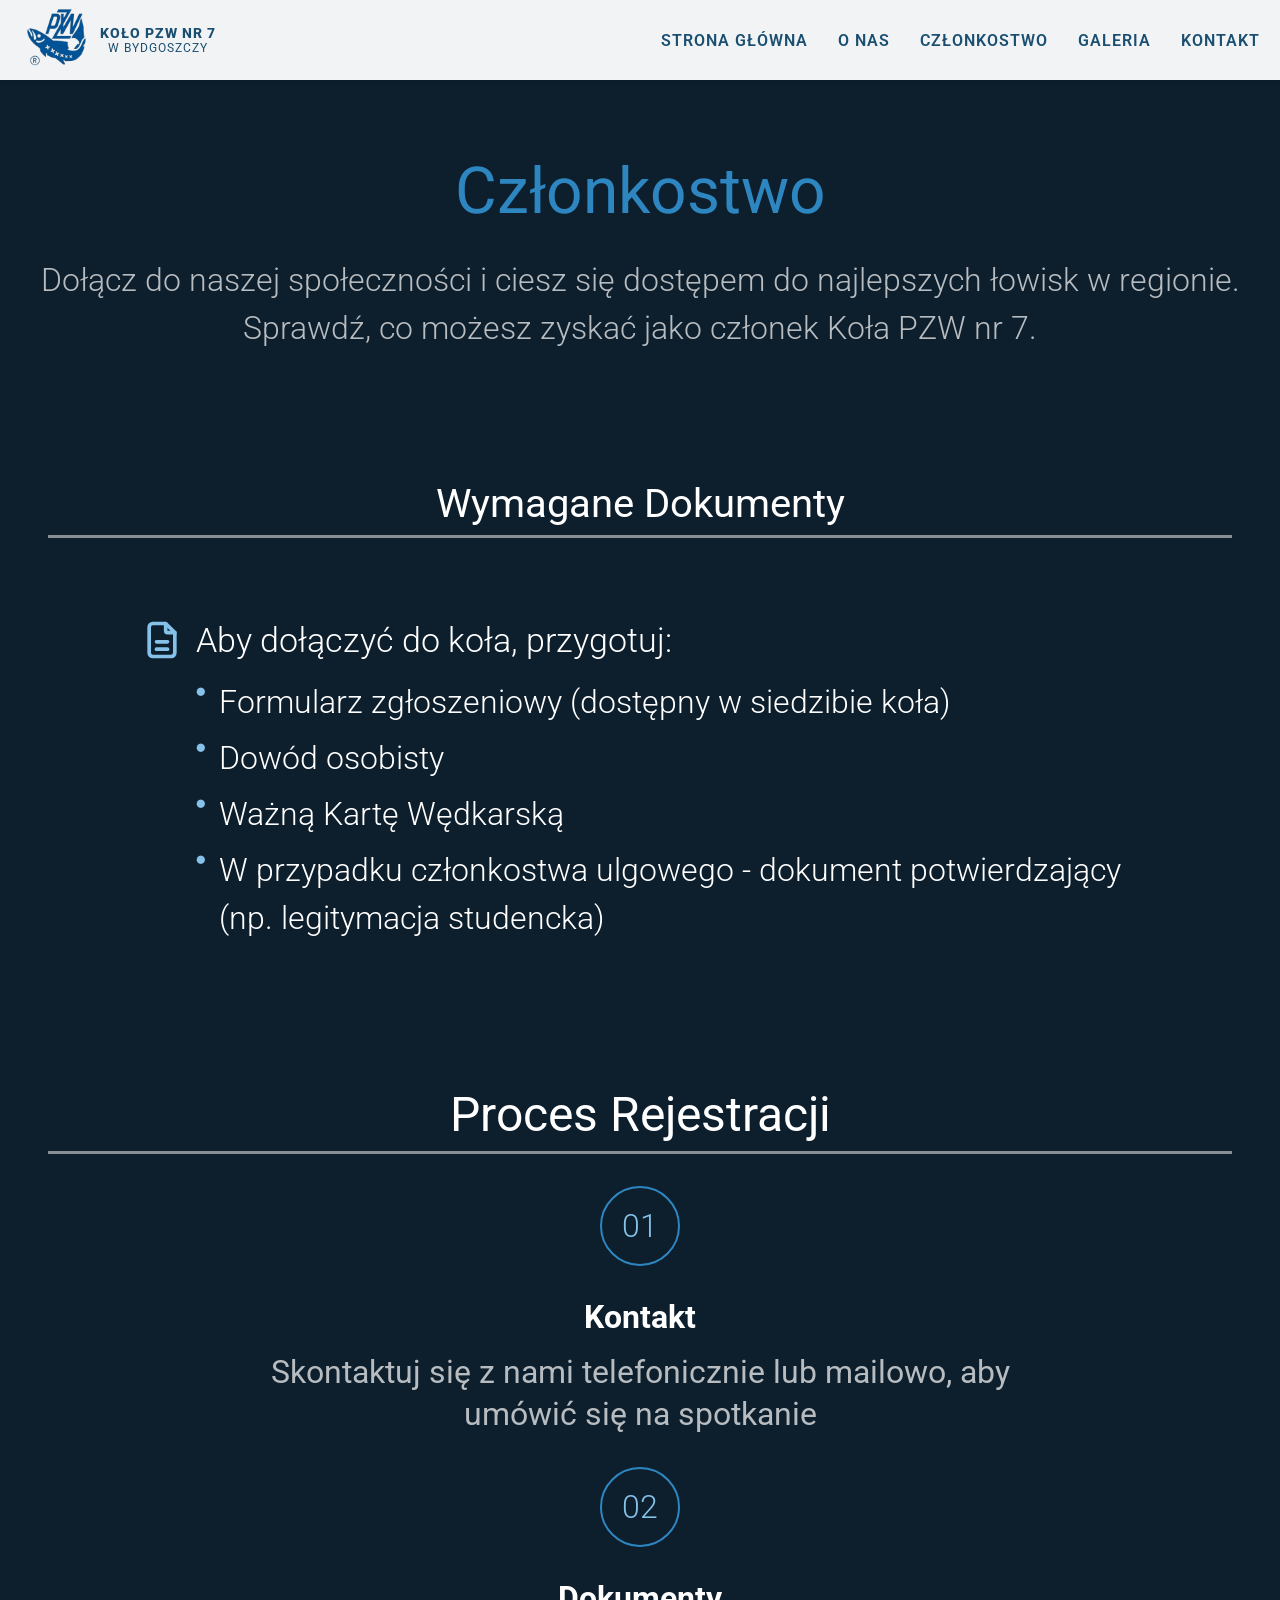
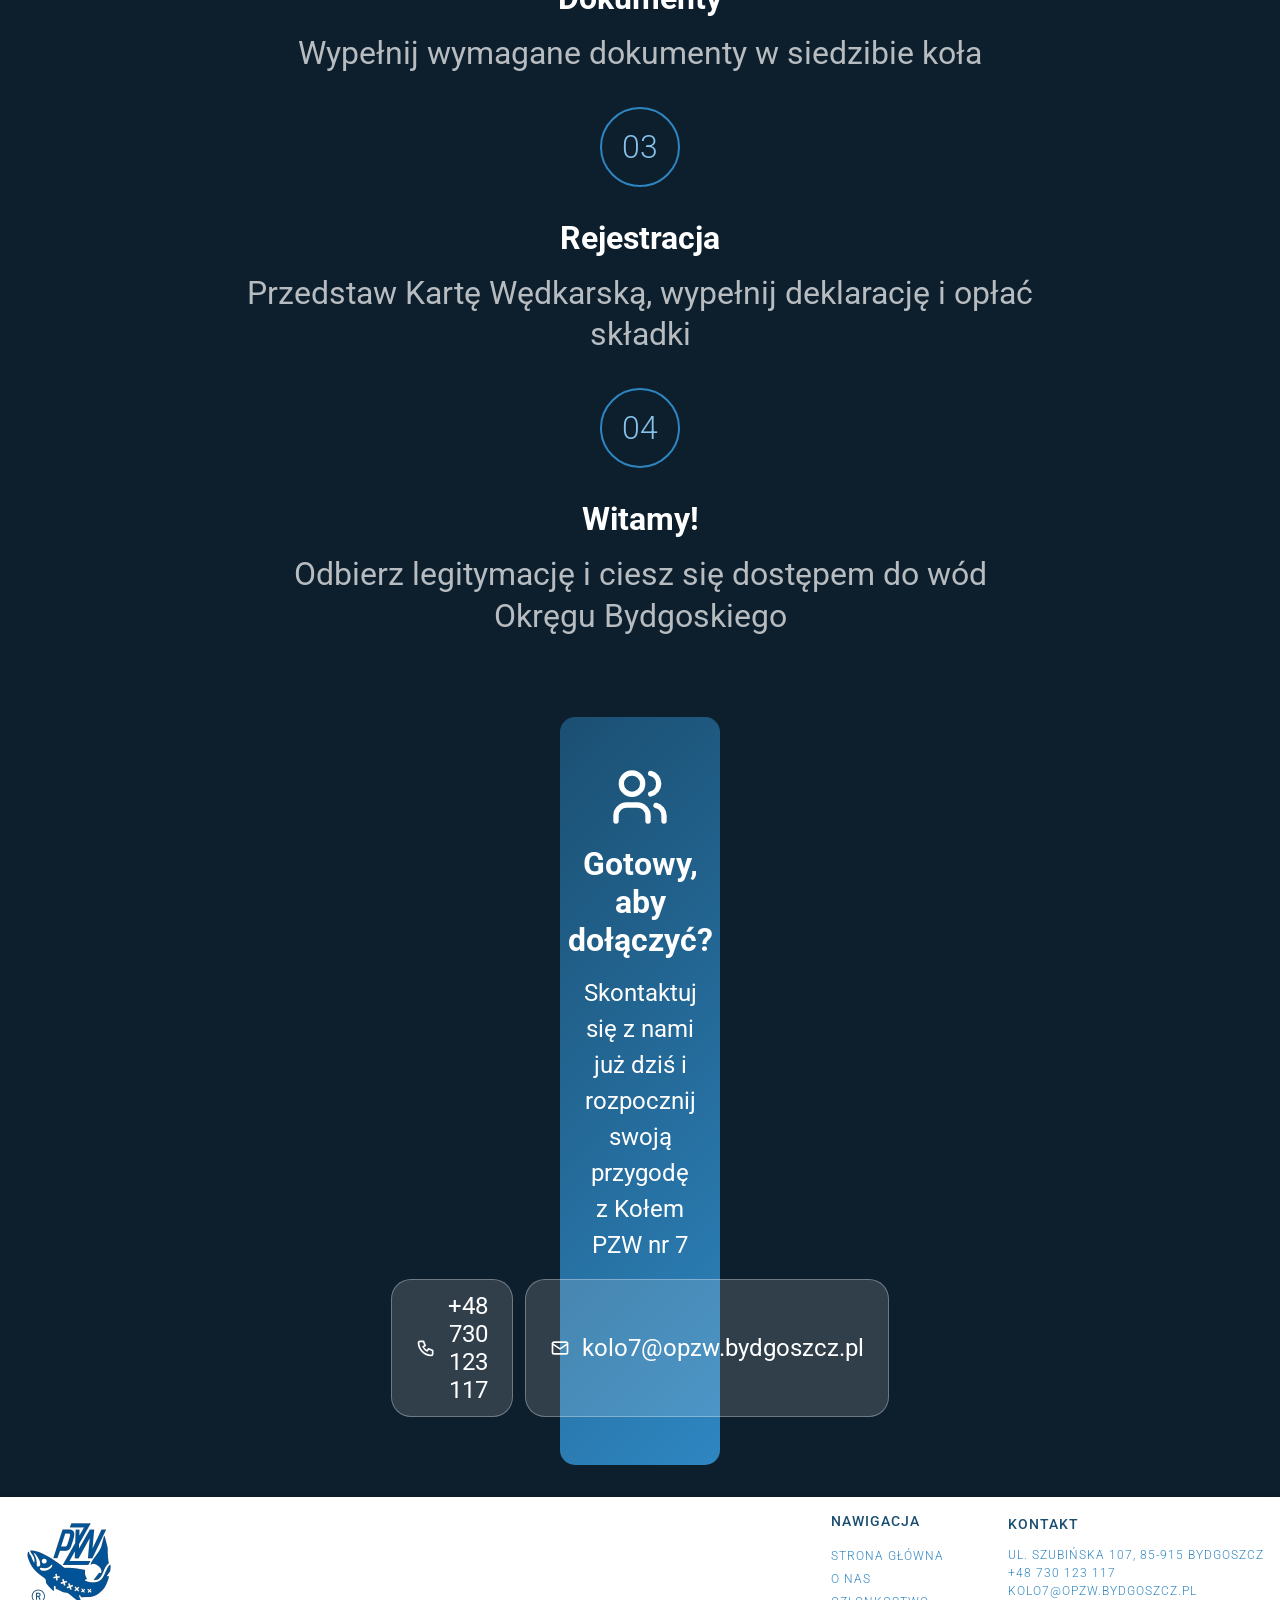
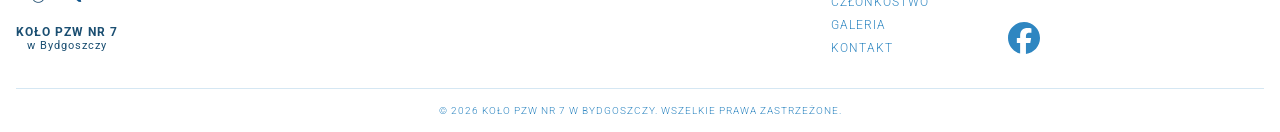
==== commit 4f3cfcb0: "Add files via upload" ====
--- a/czlonkostwo/index.html
+++ b/czlonkostwo/index.html
@@ -38,11 +38,11 @@
 
             <nav class="nav">
                 <ul class="nav__list">
-                    <li class="nav__item"><a href="../index.html" class="nav__link">Strona główna</a></li>
-                    <li class="nav__item"><a href="../o-nas/index.html" class="nav__link">O nas</a></li>
+                    <li class="nav__item"><a href="./index.html" class="nav__link">Strona główna</a></li>
+                    <li class="nav__item"><a href="./o-nas/index.html" class="nav__link">O nas</a></li>
                     <li class="nav__item"><a href="/czlonkostwo/index.html" class="nav__link">Członkostwo</a></li>
-                    <li class="nav__item"><a href="../galeria/index.html" class="nav__link">Galeria</a></li>
-                    <li class="nav__item"><a href="../kontakt/index.html" class="nav__link">Kontakt</a></li>
+                    <li class="nav__item"><a href="./galeria/index.html" class="nav__link">Galeria</a></li>
+                    <li class="nav__item"><a href="./kontakt/index.html" class="nav__link">Kontakt</a></li>
                 </ul>
             </nav>
         </div>
--- a/css/style.css
+++ b/css/style.css
@@ -24,7 +24,7 @@
   font-size: 1.2rem;
   margin: 1rem 0;
   text-align: center;
-  color: black;
+  color: #FFFFFF;
   letter-spacing: 1.5px;
   text-transform: uppercase;
   border-top: 2px solid #ccc;
@@ -750,7 +750,7 @@
 
 body {
   font-family: "Roboto", sans-serif;
-  background-color: #FFFFFF;
+  background: #0d1e2c;
   color: #2E86C1;
 }
 
@@ -1159,10 +1159,9 @@
   display: grid;
   grid-template-columns: 1fr 1fr;
   gap: 3.5rem 1rem;
-  padding: 1.5rem 0.5rem;
+  padding: 4rem;
   align-items: start;
   background: #FFFFFF;
-  margin: 5% auto;
 }
 @media (min-width: 768px) {
   main .stats .stats__container {
@@ -1170,9 +1169,9 @@
     gap: 1rem;
   }
 }
-@media (min-width: 1280px) {
+@media (min-width: 768px) {
   main .stats .stats__container {
-    max-width: 1740px;
+    padding: 5rem;
   }
 }
 main .stats .stats__container .stats__item {
@@ -1207,6 +1206,12 @@
 @media (min-width: 768px) {
   main .benefits {
     padding: 3rem;
+  }
+}
+@media (min-width: 1280px) {
+  main .benefits {
+    max-width: 1400px;
+    margin: 0 auto;
   }
 }
 main .benefits .benefits__text {
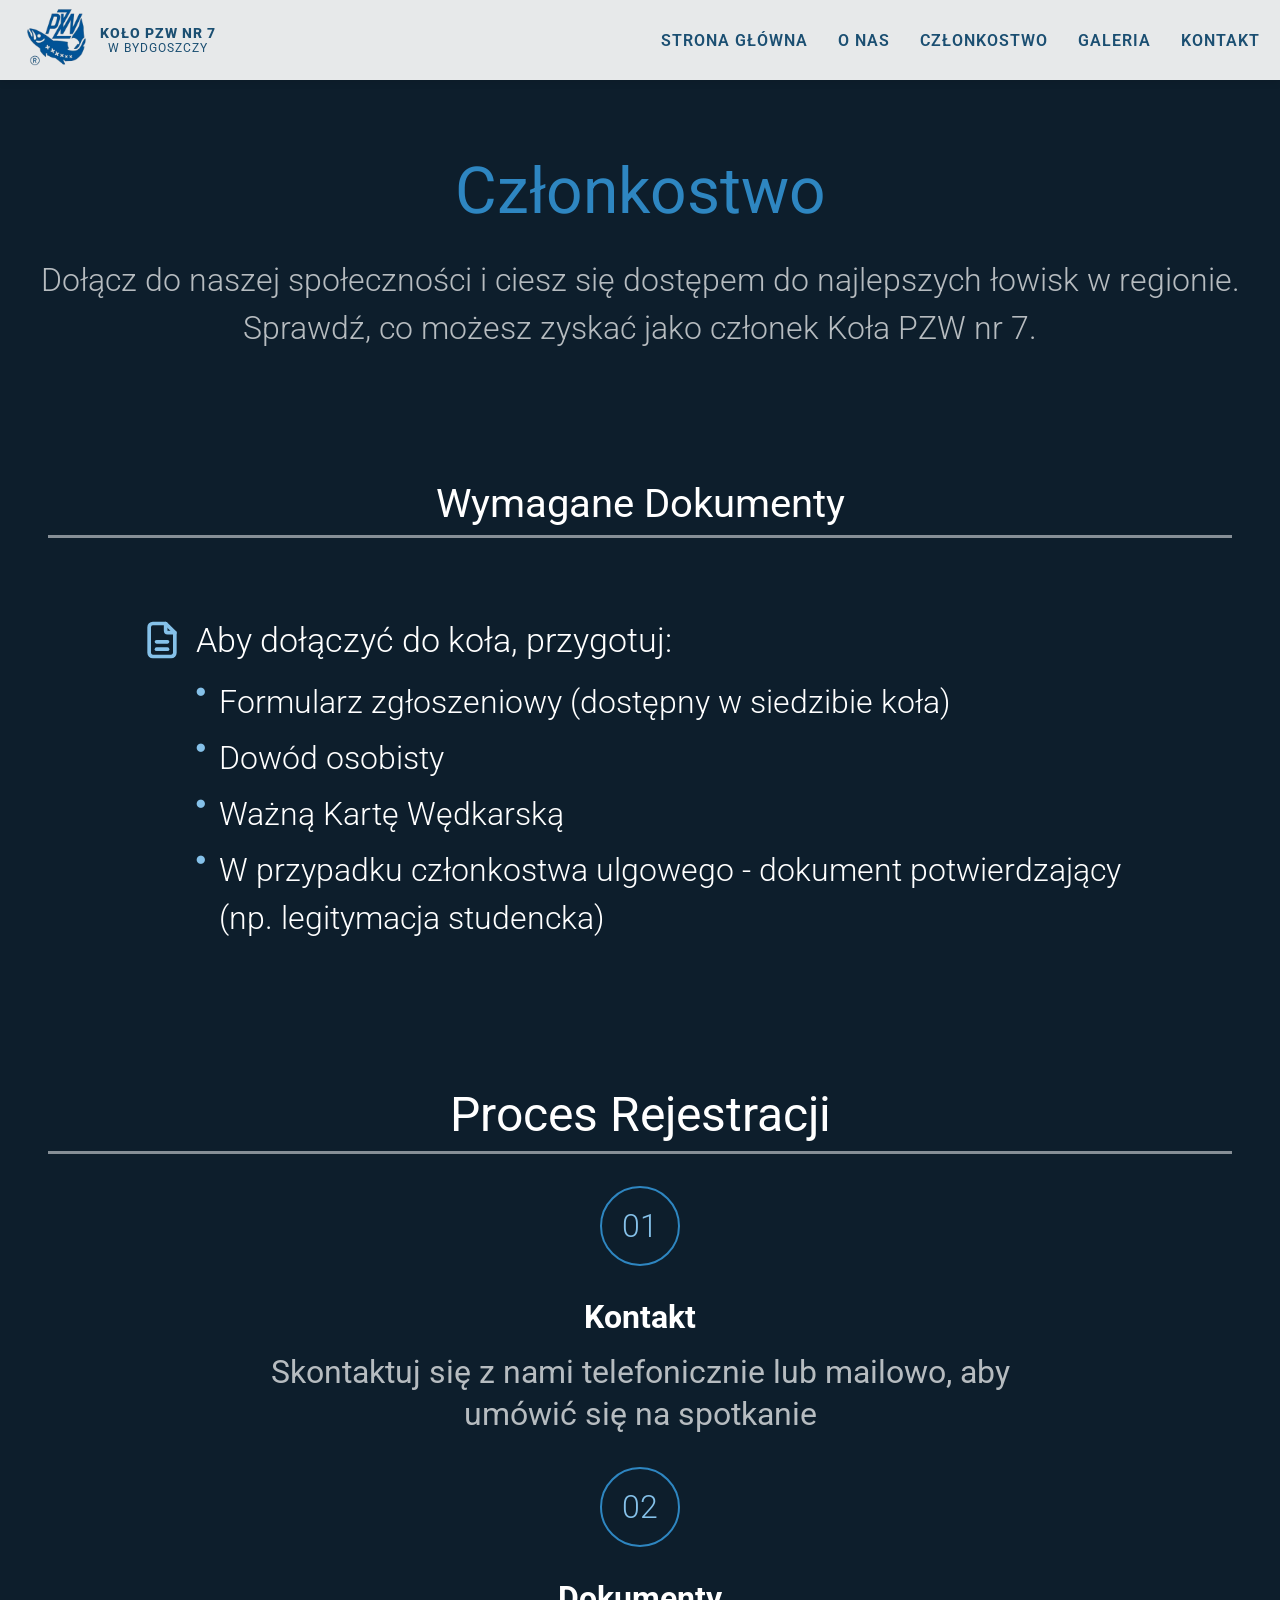
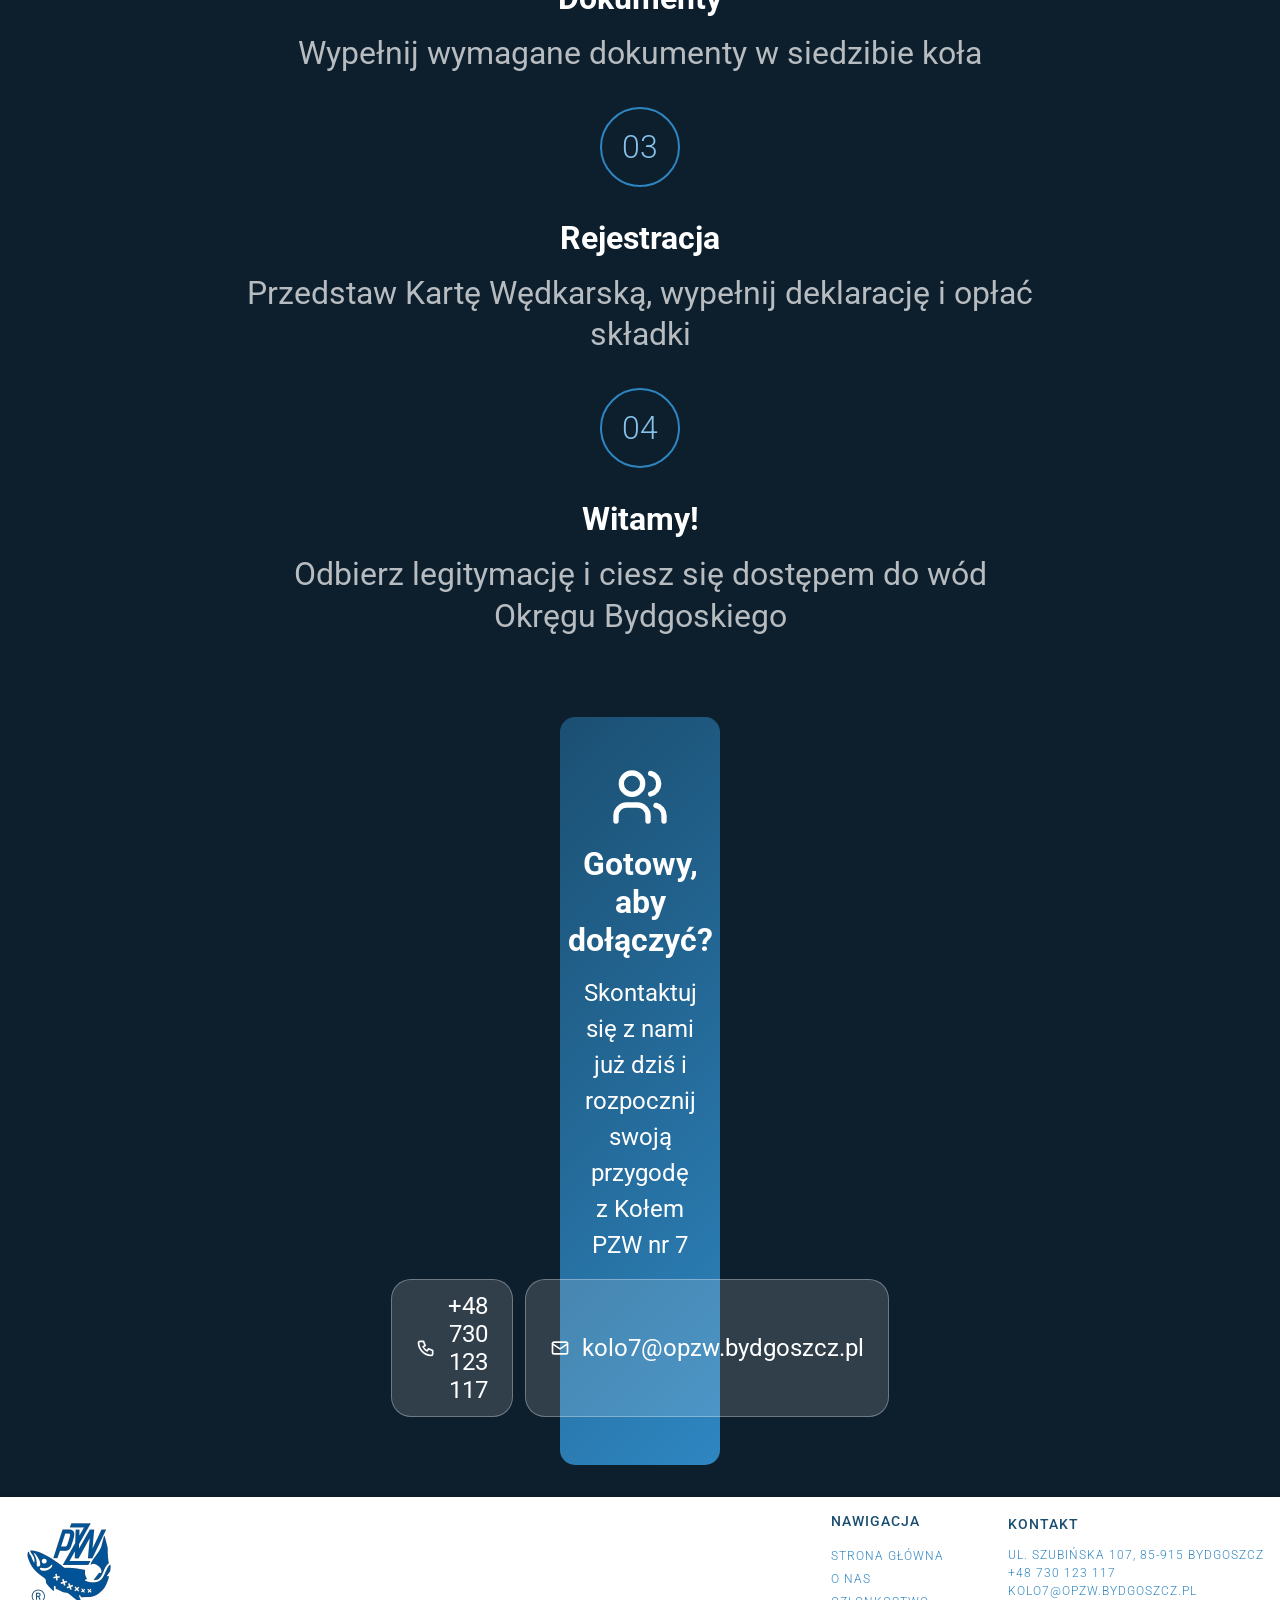
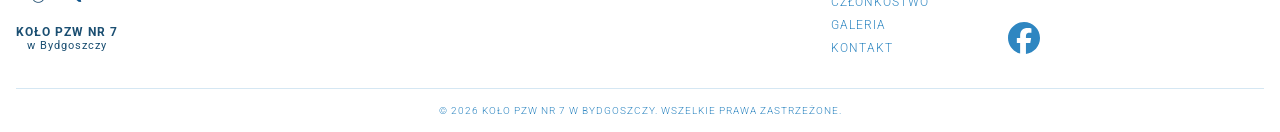
==== commit 9d5a05e4: "Add files via upload" ====
--- a/czlonkostwo/index.html
+++ b/czlonkostwo/index.html
@@ -38,11 +38,11 @@
 
             <nav class="nav">
                 <ul class="nav__list">
-                    <li class="nav__item"><a href="./index.html" class="nav__link">Strona główna</a></li>
-                    <li class="nav__item"><a href="./o-nas/index.html" class="nav__link">O nas</a></li>
+                    <li class="nav__item"><a href="/index.html" class="nav__link">Strona główna</a></li>
+                    <li class="nav__item"><a href="/o-nas/index.html" class="nav__link">O nas</a></li>
                     <li class="nav__item"><a href="/czlonkostwo/index.html" class="nav__link">Członkostwo</a></li>
-                    <li class="nav__item"><a href="./galeria/index.html" class="nav__link">Galeria</a></li>
-                    <li class="nav__item"><a href="./kontakt/index.html" class="nav__link">Kontakt</a></li>
+                    <li class="nav__item"><a href="/galeria/index.html" class="nav__link">Galeria</a></li>
+                    <li class="nav__item"><a href="/kontakt/index.html" class="nav__link">Kontakt</a></li>
                 </ul>
             </nav>
         </div>
--- a/css/style.css
+++ b/css/style.css
@@ -81,9 +81,10 @@
   gap: 1rem;
 }
 .about__us {
+  max-width: 1000px;
   line-height: 1.5;
   text-align: center;
-  margin: 2rem 0;
+  margin: 0 auto;
 }
 .about__title {
   font-size: 2rem;
@@ -106,10 +107,6 @@
     font-size: 1.5rem;
   }
 }
-.about__picture {
-  display: flex;
-  justify-content: center;
-}
 .about__img {
   border-radius: 10px;
   width: 100%;
@@ -126,20 +123,40 @@
   }
 }
 .about__history {
-  padding: 5%;
+  display: flex;
+  flex-direction: column;
+  align-items: center;
+  gap: 2rem;
 }
 .about__history-title {
   font-size: 1.5rem;
   font-weight: 400;
-  margin: 0.5rem 0 1rem;
+  margin: 0.5rem 0;
   letter-spacing: 0.5px;
+  margin-top: 3rem;
 }
 @media (min-width: 1280px) {
   .about__history-title {
     font-size: 3rem;
+    margin-top: 7rem;
+  }
+}
+.about__history-content {
+  display: flex;
+  flex-direction: column;
+  align-items: center;
+  text-align: center;
+  gap: 3rem;
+}
+@media (min-width: 1280px) {
+  .about__history-content {
+    flex-direction: row;
+    gap: 1rem;
+    text-align: justify;
   }
 }
 .about__history-text {
+  flex: 1;
   font-size: 1rem;
   line-height: 1.6;
   font-weight: 300;
@@ -150,29 +167,18 @@
     font-size: 2rem;
   }
 }
-.about__picture-second {
-  position: relative;
+.about__history-picture {
+  display: flex;
+  flex: 1;
+  justify-content: center;
+}
+.about__img {
+  width: 100%;
+  height: auto;
   display: block;
-  border-radius: 10px;
-  overflow: hidden;
-}
-.about__picture-second::after {
-  content: "";
-  position: absolute;
-  inset: 0;
-  background: rgba(13, 30, 44, 0.4);
-  border-radius: 10px;
-}
-.about__picture-second {
-  display: flex;
-  justify-content: center;
-}
-.about__img-second {
-  border-radius: 10px;
-  width: 100%;
-}
-@media (min-width: 1280px) {
-  .about__img-second {
+}
+@media (min-width: 1280px) {
+  .about__img {
     width: 50%;
   }
 }
@@ -768,7 +774,7 @@
   left: 0;
   width: 100%;
   z-index: 1000;
-  background-color: rgba(255, 255, 255, 0.95);
+  background-color: rgba(255, 255, 255, 0.9);
   box-shadow: 0 2px 8px rgba(0, 0, 0, 0.1);
 }
 header .header__container {
@@ -1158,7 +1164,7 @@
 main .stats .stats__container {
   display: grid;
   grid-template-columns: 1fr 1fr;
-  gap: 3.5rem 1rem;
+  gap: 5rem;
   padding: 4rem;
   align-items: start;
   background: #FFFFFF;
@@ -1169,7 +1175,7 @@
     gap: 1rem;
   }
 }
-@media (min-width: 768px) {
+@media (min-width: 1280px) {
   main .stats .stats__container {
     padding: 5rem;
   }
